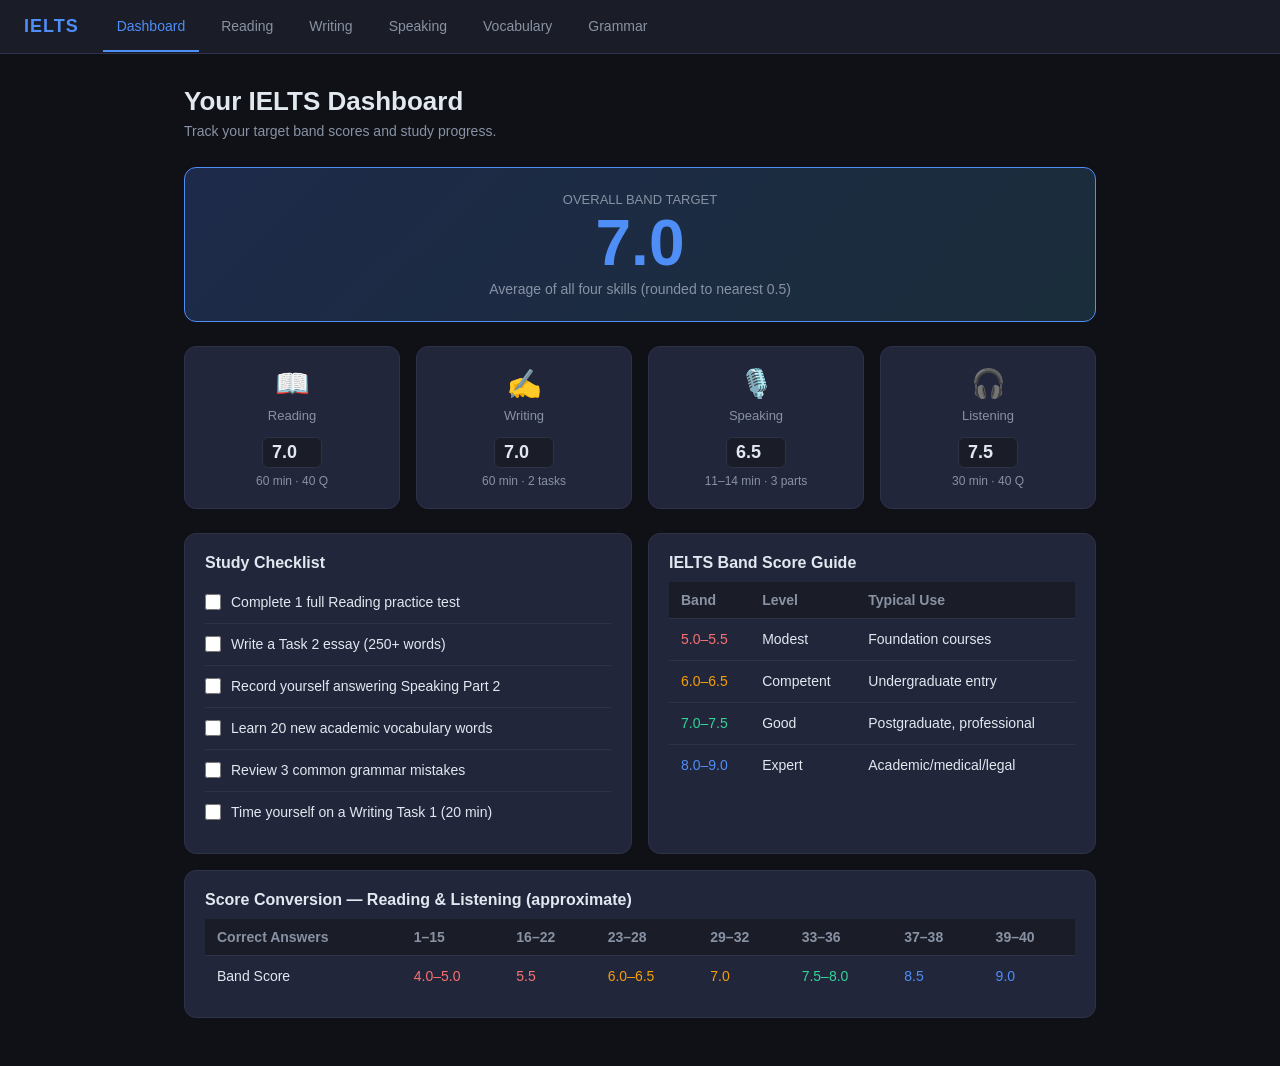
==== ielts.html @ 2f8e59dc "Add IELTS learning web app Single-file study tool with six sections: - Dashboard: band score tracker" ====
<!DOCTYPE html>
<html lang="en">
<head>
<meta charset="UTF-8">
<meta name="viewport" content="width=device-width, initial-scale=1.0">
<title>IELTS Prep</title>
<style>
  * { box-sizing: border-box; margin: 0; padding: 0; }

  :root {
    --bg: #0f1117;
    --surface: #1a1d27;
    --card: #22263a;
    --border: #2e3248;
    --accent: #4f8ef7;
    --accent2: #34d399;
    --accent3: #f59e0b;
    --accent4: #f87171;
    --text: #e2e8f0;
    --muted: #8892a4;
    --radius: 12px;
  }

  body {
    background: var(--bg);
    color: var(--text);
    font-family: -apple-system, BlinkMacSystemFont, 'Segoe UI', sans-serif;
    min-height: 100vh;
  }

  /* NAV */
  nav {
    background: var(--surface);
    border-bottom: 1px solid var(--border);
    padding: 0 24px;
    display: flex;
    align-items: center;
    gap: 8px;
    position: sticky;
    top: 0;
    z-index: 100;
  }
  .nav-logo {
    font-weight: 700;
    font-size: 18px;
    color: var(--accent);
    padding: 16px 0;
    margin-right: 16px;
    letter-spacing: 1px;
  }
  .nav-btn {
    background: none;
    border: none;
    color: var(--muted);
    padding: 16px 14px;
    cursor: pointer;
    font-size: 14px;
    font-weight: 500;
    border-bottom: 2px solid transparent;
    transition: color 0.2s, border-color 0.2s;
    white-space: nowrap;
  }
  .nav-btn:hover { color: var(--text); }
  .nav-btn.active { color: var(--accent); border-bottom-color: var(--accent); }

  /* PAGES */
  .page { display: none; padding: 32px 24px; max-width: 960px; margin: 0 auto; }
  .page.active { display: block; }

  h1 { font-size: 26px; font-weight: 700; margin-bottom: 6px; }
  h2 { font-size: 20px; font-weight: 600; margin-bottom: 16px; }
  h3 { font-size: 16px; font-weight: 600; margin-bottom: 10px; }
  .subtitle { color: var(--muted); font-size: 14px; margin-bottom: 28px; }

  /* CARDS */
  .card {
    background: var(--card);
    border: 1px solid var(--border);
    border-radius: var(--radius);
    padding: 20px;
    margin-bottom: 16px;
  }
  .grid-2 { display: grid; grid-template-columns: 1fr 1fr; gap: 16px; }
  .grid-4 { display: grid; grid-template-columns: repeat(4, 1fr); gap: 16px; }
  @media (max-width: 600px) {
    .grid-2 { grid-template-columns: 1fr; }
    .grid-4 { grid-template-columns: 1fr 1fr; }
  }

  /* DASHBOARD SCORE CARDS */
  .score-card {
    background: var(--card);
    border: 1px solid var(--border);
    border-radius: var(--radius);
    padding: 20px;
    text-align: center;
    cursor: pointer;
    transition: border-color 0.2s, transform 0.15s;
  }
  .score-card:hover { border-color: var(--accent); transform: translateY(-2px); }
  .score-card .icon { font-size: 28px; margin-bottom: 8px; }
  .score-card .label { font-size: 13px; color: var(--muted); margin-bottom: 6px; }
  .score-card .band { font-size: 32px; font-weight: 700; }
  .band-l { color: var(--accent); }
  .band-r { color: var(--accent2); }
  .band-w { color: var(--accent3); }
  .band-s { color: var(--accent4); }

  .overall-band {
    background: linear-gradient(135deg, #1e2a4a, #1a2d3a);
    border: 1px solid var(--accent);
    border-radius: var(--radius);
    padding: 24px;
    text-align: center;
    margin-bottom: 24px;
  }
  .overall-band .big { font-size: 64px; font-weight: 800; color: var(--accent); line-height: 1; }
  .overall-band .caption { color: var(--muted); font-size: 14px; margin-top: 6px; }

  /* BAND INPUT */
  .band-input {
    width: 60px;
    background: var(--surface);
    border: 1px solid var(--border);
    border-radius: 6px;
    color: var(--text);
    font-size: 18px;
    font-weight: 700;
    text-align: center;
    padding: 4px;
  }
  .band-input:focus { outline: none; border-color: var(--accent); }

  /* PROGRESS BAR */
  .progress-bar {
    background: var(--border);
    border-radius: 99px;
    height: 8px;
    overflow: hidden;
    margin-top: 8px;
  }
  .progress-fill {
    height: 100%;
    border-radius: 99px;
    transition: width 0.4s ease;
  }

  /* TAGS */
  .tag {
    display: inline-block;
    padding: 3px 10px;
    border-radius: 99px;
    font-size: 12px;
    font-weight: 600;
    margin-right: 6px;
    margin-bottom: 4px;
  }
  .tag-blue { background: #1e3a5f; color: var(--accent); }
  .tag-green { background: #14352a; color: var(--accent2); }
  .tag-yellow { background: #3b2c10; color: var(--accent3); }
  .tag-red { background: #3b1414; color: var(--accent4); }

  /* BUTTONS */
  .btn {
    display: inline-block;
    padding: 10px 20px;
    border-radius: 8px;
    font-size: 14px;
    font-weight: 600;
    cursor: pointer;
    border: none;
    transition: opacity 0.2s, transform 0.1s;
  }
  .btn:hover { opacity: 0.85; transform: translateY(-1px); }
  .btn:active { transform: translateY(0); }
  .btn-primary { background: var(--accent); color: #fff; }
  .btn-success { background: var(--accent2); color: #0f1117; }
  .btn-warning { background: var(--accent3); color: #0f1117; }
  .btn-outline {
    background: transparent;
    border: 1px solid var(--border);
    color: var(--text);
  }
  .btn-outline:hover { border-color: var(--accent); color: var(--accent); }

  /* READING */
  .passage-box {
    background: var(--surface);
    border: 1px solid var(--border);
    border-radius: 8px;
    padding: 20px;
    line-height: 1.8;
    font-size: 15px;
    max-height: 280px;
    overflow-y: auto;
    margin-bottom: 20px;
    color: #c8d0e0;
  }
  .passage-box p { margin-bottom: 12px; }

  .question-item {
    background: var(--surface);
    border: 1px solid var(--border);
    border-radius: 8px;
    padding: 16px;
    margin-bottom: 12px;
  }
  .question-item p { margin-bottom: 10px; font-weight: 500; }
  .options label {
    display: block;
    padding: 8px 12px;
    border-radius: 6px;
    cursor: pointer;
    font-size: 14px;
    transition: background 0.15s;
    margin-bottom: 4px;
    border: 1px solid transparent;
  }
  .options label:hover { background: var(--card); border-color: var(--border); }
  .options input[type=radio] { margin-right: 8px; accent-color: var(--accent); }
  .options label.correct { background: #14352a; border-color: var(--accent2); color: var(--accent2); }
  .options label.wrong { background: #3b1414; border-color: var(--accent4); color: var(--accent4); }

  .answer-key {
    display: none;
    background: var(--surface);
    border: 1px solid var(--accent2);
    border-radius: 8px;
    padding: 16px;
    margin-top: 16px;
    font-size: 14px;
  }
  .answer-key.show { display: block; }

  /* WRITING */
  .task-prompt {
    background: var(--surface);
    border-left: 3px solid var(--accent3);
    padding: 16px;
    border-radius: 0 8px 8px 0;
    margin-bottom: 16px;
    font-size: 14px;
    line-height: 1.7;
    color: #c8d0e0;
  }
  .writing-area {
    width: 100%;
    background: var(--surface);
    border: 1px solid var(--border);
    border-radius: 8px;
    color: var(--text);
    font-size: 15px;
    line-height: 1.7;
    padding: 16px;
    resize: vertical;
    min-height: 200px;
    font-family: inherit;
  }
  .writing-area:focus { outline: none; border-color: var(--accent); }
  .word-count { font-size: 13px; color: var(--muted); margin-top: 6px; text-align: right; }
  .word-count.ok { color: var(--accent2); }
  .word-count.warn { color: var(--accent3); }

  .band-grid {
    display: grid;
    grid-template-columns: repeat(4, 1fr);
    gap: 8px;
    margin-top: 12px;
  }
  .band-cell {
    background: var(--surface);
    border: 1px solid var(--border);
    border-radius: 6px;
    padding: 10px;
    font-size: 12px;
    line-height: 1.5;
  }
  .band-cell .score { font-size: 18px; font-weight: 700; color: var(--accent); margin-bottom: 4px; }

  /* SPEAKING */
  .part-header {
    display: flex;
    align-items: center;
    gap: 10px;
    margin-bottom: 14px;
  }
  .part-badge {
    background: var(--accent);
    color: #fff;
    font-size: 12px;
    font-weight: 700;
    padding: 3px 10px;
    border-radius: 99px;
  }
  .topic-card {
    background: var(--surface);
    border: 1px solid var(--border);
    border-radius: 8px;
    padding: 14px;
    margin-bottom: 10px;
    cursor: pointer;
    transition: border-color 0.2s;
  }
  .topic-card:hover { border-color: var(--accent); }
  .topic-card .topic-title { font-weight: 600; margin-bottom: 6px; }
  .topic-card .cue-card {
    display: none;
    margin-top: 10px;
    background: var(--card);
    border-radius: 6px;
    padding: 12px;
    font-size: 13px;
    line-height: 1.7;
    color: #c8d0e0;
  }
  .topic-card.open .cue-card { display: block; }
  .cue-card ul { padding-left: 18px; margin-top: 6px; }
  .cue-card li { margin-bottom: 3px; }

  .tips-list { list-style: none; padding: 0; }
  .tips-list li {
    padding: 8px 0 8px 24px;
    border-bottom: 1px solid var(--border);
    font-size: 14px;
    position: relative;
    line-height: 1.6;
  }
  .tips-list li::before { content: "→"; position: absolute; left: 0; color: var(--accent); }
  .tips-list li:last-child { border-bottom: none; }

  /* VOCABULARY */
  .vocab-tabs { display: flex; gap: 8px; flex-wrap: wrap; margin-bottom: 20px; }
  .vtab {
    padding: 6px 14px;
    border-radius: 99px;
    font-size: 13px;
    font-weight: 600;
    cursor: pointer;
    border: 1px solid var(--border);
    background: var(--surface);
    color: var(--muted);
    transition: all 0.15s;
  }
  .vtab:hover { color: var(--text); }
  .vtab.active { background: var(--accent); border-color: var(--accent); color: #fff; }
  .vocab-section { display: none; }
  .vocab-section.active { display: block; }

  .word-grid {
    display: grid;
    grid-template-columns: repeat(auto-fill, minmax(200px, 1fr));
    gap: 10px;
  }
  .word-card {
    background: var(--surface);
    border: 1px solid var(--border);
    border-radius: 8px;
    padding: 12px;
    transition: border-color 0.2s;
  }
  .word-card:hover { border-color: var(--accent); }
  .word-card .word { font-weight: 700; font-size: 15px; margin-bottom: 3px; }
  .word-card .pos { font-size: 11px; color: var(--accent); font-style: italic; margin-bottom: 4px; }
  .word-card .def { font-size: 12px; color: var(--muted); line-height: 1.5; }
  .word-card .example { font-size: 12px; color: #7a86a0; margin-top: 5px; font-style: italic; border-top: 1px solid var(--border); padding-top: 5px; }

  /* GRAMMAR */
  .error-card {
    background: var(--surface);
    border: 1px solid var(--border);
    border-radius: 8px;
    padding: 16px;
    margin-bottom: 12px;
  }
  .error-card .wrong-eg {
    background: #3b1414;
    border-radius: 6px;
    padding: 8px 12px;
    font-size: 14px;
    margin: 8px 0 4px;
    color: var(--accent4);
  }
  .error-card .right-eg {
    background: #14352a;
    border-radius: 6px;
    padding: 8px 12px;
    font-size: 14px;
    margin-bottom: 8px;
    color: var(--accent2);
  }
  .error-card .explanation { font-size: 13px; color: var(--muted); line-height: 1.6; }

  /* TIMER */
  .timer-bar {
    display: flex;
    align-items: center;
    gap: 12px;
    background: var(--surface);
    border: 1px solid var(--border);
    border-radius: 8px;
    padding: 10px 16px;
    margin-bottom: 16px;
  }
  .timer-display { font-size: 22px; font-weight: 700; color: var(--accent3); font-variant-numeric: tabular-nums; }
  .timer-display.urgent { color: var(--accent4); animation: pulse 1s infinite; }
  @keyframes pulse { 0%,100%{opacity:1} 50%{opacity:0.6} }

  /* CHECKLIST */
  .check-item {
    display: flex;
    align-items: flex-start;
    gap: 10px;
    padding: 10px 0;
    border-bottom: 1px solid var(--border);
    font-size: 14px;
    line-height: 1.5;
  }
  .check-item:last-child { border-bottom: none; }
  .check-item input[type=checkbox] { margin-top: 2px; accent-color: var(--accent2); width: 16px; height: 16px; flex-shrink: 0; }
  .check-item.done label { text-decoration: line-through; color: var(--muted); }

  /* SCORE TABLE */
  table { width: 100%; border-collapse: collapse; font-size: 14px; }
  th { text-align: left; padding: 10px 12px; background: var(--surface); color: var(--muted); font-weight: 600; border-bottom: 1px solid var(--border); }
  td { padding: 10px 12px; border-bottom: 1px solid var(--border); vertical-align: top; line-height: 1.5; }
  tr:last-child td { border-bottom: none; }
  tr:hover td { background: rgba(255,255,255,0.02); }

  /* SCROLLBAR */
  ::-webkit-scrollbar { width: 6px; height: 6px; }
  ::-webkit-scrollbar-track { background: var(--bg); }
  ::-webkit-scrollbar-thumb { background: var(--border); border-radius: 3px; }
  ::-webkit-scrollbar-thumb:hover { background: var(--muted); }

  /* DIVIDER */
  hr { border: none; border-top: 1px solid var(--border); margin: 20px 0; }
</style>
</head>
<body>

<nav>
  <div class="nav-logo">IELTS</div>
  <button class="nav-btn active" onclick="showPage('dashboard')">Dashboard</button>
  <button class="nav-btn" onclick="showPage('reading')">Reading</button>
  <button class="nav-btn" onclick="showPage('writing')">Writing</button>
  <button class="nav-btn" onclick="showPage('speaking')">Speaking</button>
  <button class="nav-btn" onclick="showPage('vocab')">Vocabulary</button>
  <button class="nav-btn" onclick="showPage('grammar')">Grammar</button>
</nav>

<!-- ===================== DASHBOARD ===================== -->
<div id="page-dashboard" class="page active">
  <h1>Your IELTS Dashboard</h1>
  <p class="subtitle">Track your target band scores and study progress.</p>

  <div class="overall-band">
    <div style="color:var(--muted);font-size:13px;margin-bottom:4px;">OVERALL BAND TARGET</div>
    <div class="big" id="overall-display">7.0</div>
    <div class="caption">Average of all four skills (rounded to nearest 0.5)</div>
  </div>

  <div class="grid-4" style="margin-bottom:24px;">
    <div class="score-card" onclick="showPage('reading')">
      <div class="icon">📖</div>
      <div class="label">Reading</div>
      <div class="band band-r"><input class="band-input" id="band-r" type="number" min="1" max="9" step="0.5" value="7.0" oninput="updateOverall()"></div>
      <div style="font-size:12px;color:var(--muted);margin-top:6px;">60 min · 40 Q</div>
    </div>
    <div class="score-card" onclick="showPage('writing')">
      <div class="icon">✍️</div>
      <div class="label">Writing</div>
      <div class="band band-w"><input class="band-input" id="band-w" type="number" min="1" max="9" step="0.5" value="7.0" oninput="updateOverall()"></div>
      <div style="font-size:12px;color:var(--muted);margin-top:6px;">60 min · 2 tasks</div>
    </div>
    <div class="score-card" onclick="showPage('speaking')">
      <div class="icon">🎙️</div>
      <div class="label">Speaking</div>
      <div class="band band-s"><input class="band-input" id="band-s" type="number" min="1" max="9" step="0.5" value="6.5" oninput="updateOverall()"></div>
      <div style="font-size:12px;color:var(--muted);margin-top:6px;">11–14 min · 3 parts</div>
    </div>
    <div class="score-card">
      <div class="icon">🎧</div>
      <div class="label">Listening</div>
      <div class="band band-l"><input class="band-input" id="band-l" type="number" min="1" max="9" step="0.5" value="7.5" oninput="updateOverall()"></div>
      <div style="font-size:12px;color:var(--muted);margin-top:6px;">30 min · 40 Q</div>
    </div>
  </div>

  <div class="grid-2">
    <div class="card">
      <h3>Study Checklist</h3>
      <div id="checklist">
        <div class="check-item" id="ci-1"><input type="checkbox" id="c1" onchange="saveChecks()"><label for="c1">Complete 1 full Reading practice test</label></div>
        <div class="check-item" id="ci-2"><input type="checkbox" id="c2" onchange="saveChecks()"><label for="c2">Write a Task 2 essay (250+ words)</label></div>
        <div class="check-item" id="ci-3"><input type="checkbox" id="c3" onchange="saveChecks()"><label for="c3">Record yourself answering Speaking Part 2</label></div>
        <div class="check-item" id="ci-4"><input type="checkbox" id="c4" onchange="saveChecks()"><label for="c4">Learn 20 new academic vocabulary words</label></div>
        <div class="check-item" id="ci-5"><input type="checkbox" id="c5" onchange="saveChecks()"><label for="c5">Review 3 common grammar mistakes</label></div>
        <div class="check-item" id="ci-6"><input type="checkbox" id="c6" onchange="saveChecks()"><label for="c6">Time yourself on a Writing Task 1 (20 min)</label></div>
      </div>
    </div>

    <div class="card">
      <h3>IELTS Band Score Guide</h3>
      <table>
        <tr><th>Band</th><th>Level</th><th>Typical Use</th></tr>
        <tr><td style="color:var(--accent4)">5.0–5.5</td><td>Modest</td><td>Foundation courses</td></tr>
        <tr><td style="color:var(--accent3)">6.0–6.5</td><td>Competent</td><td>Undergraduate entry</td></tr>
        <tr><td style="color:var(--accent2)">7.0–7.5</td><td>Good</td><td>Postgraduate, professional</td></tr>
        <tr><td style="color:var(--accent)">8.0–9.0</td><td>Expert</td><td>Academic/medical/legal</td></tr>
      </table>
    </div>
  </div>

  <div class="card" style="margin-top:0;">
    <h3>Score Conversion — Reading &amp; Listening (approximate)</h3>
    <table>
      <tr><th>Correct Answers</th><th>1–15</th><th>16–22</th><th>23–28</th><th>29–32</th><th>33–36</th><th>37–38</th><th>39–40</th></tr>
      <tr><td>Band Score</td><td style="color:var(--accent4)">4.0–5.0</td><td style="color:var(--accent4)">5.5</td><td style="color:var(--accent3)">6.0–6.5</td><td style="color:var(--accent3)">7.0</td><td style="color:var(--accent2)">7.5–8.0</td><td style="color:var(--accent)">8.5</td><td style="color:var(--accent)">9.0</td></tr>
    </table>
  </div>
</div>

<!-- ===================== READING ===================== -->
<div id="page-reading" class="page">
  <h1>Reading Practice</h1>
  <p class="subtitle">Academic passage · ~13 minutes · 10 questions</p>

  <div class="timer-bar">
    <span style="font-size:14px;color:var(--muted);">Timer:</span>
    <span class="timer-display" id="read-timer">13:00</span>
    <button class="btn btn-primary" style="padding:6px 14px;font-size:13px;" onclick="startTimer('read-timer',780)">Start</button>
    <button class="btn btn-outline" style="padding:6px 14px;font-size:13px;" onclick="resetTimer('read-timer',780)">Reset</button>
  </div>

  <div class="card">
    <h3>Passage: The Science of Sleep</h3>
    <div class="passage-box">
      <p><strong>A</strong> Sleep is one of the most fundamental biological processes, yet it remains one of the least understood. Scientists have long debated why humans and animals need to sleep at all, given that it renders them vulnerable and temporarily halts productive activity. Recent research, however, suggests that sleep serves multiple critical functions — from memory consolidation to cellular repair — that cannot be performed while awake.</p>
      <p><strong>B</strong> The human sleep cycle consists of several distinct stages, broadly classified into REM (rapid eye movement) and non-REM sleep. Non-REM sleep progresses through three stages of increasing depth. In the deepest stage, known as slow-wave sleep, the brain emits large, synchronised electrical waves, the heart rate slows, and the body undertakes much of its physical restoration. REM sleep, by contrast, is characterised by brain activity resembling wakefulness, paralysis of most voluntary muscles, and vivid dreaming. A full cycle lasts approximately 90 minutes, and healthy adults complete four to six cycles per night.</p>
      <p><strong>C</strong> One prevailing theory, the synaptic homeostasis hypothesis, proposes that wakefulness causes a net increase in synaptic strength across the brain. As we learn and experience new things, synaptic connections are reinforced. Sleep, according to this view, serves to scale back these connections to a sustainable baseline — a process of "pruning" that prevents the brain from becoming saturated. This explains why students who sleep after studying consistently outperform those who remain awake, a finding replicated across dozens of studies.</p>
      <p><strong>D</strong> Beyond cognition, sleep is essential for immune function. During slow-wave sleep, the body releases cytokines — proteins that help fight infection and inflammation. Chronic sleep deprivation has been linked to increased susceptibility to the common cold, accelerated progression of certain cancers, and elevated levels of inflammatory markers associated with cardiovascular disease. A landmark study by researchers at the University of California found that subjects who slept fewer than six hours per night were four times more likely to catch a cold when exposed to a rhinovirus than those who slept eight hours or more.</p>
      <p><strong>E</strong> Despite this evidence, modern society systematically undervalues sleep. The widespread glorification of overwork, artificial light exposure delaying melatonin release, and the ubiquity of screens in bedrooms have collectively contributed to what sleep researchers call a "global sleep crisis." The World Health Organisation has described insufficient sleep as an epidemic across industrialised nations. The economic cost is equally stark: the RAND Corporation estimated that the United States loses approximately $411 billion annually in productivity due to sleep deprivation, arising from absenteeism, accidents, and reduced cognitive output.</p>
    </div>

    <h3 style="margin-bottom:14px;">Questions 1–10</h3>

    <div id="reading-questions"></div>

    <div style="display:flex;gap:10px;margin-top:16px;">
      <button class="btn btn-success" onclick="checkReading()">Check Answers</button>
      <button class="btn btn-outline" onclick="resetReading()">Reset</button>
    </div>

    <div class="answer-key" id="answer-key">
      <strong style="color:var(--accent2);">Answer Key:</strong>
      <div id="answer-key-content" style="margin-top:10px;font-size:14px;line-height:2;"></div>
    </div>
  </div>
</div>

<!-- ===================== WRITING ===================== -->
<div id="page-writing" class="page">
  <h1>Writing Practice</h1>
  <p class="subtitle">Task 1 (20 min · 150 words min) &nbsp;·&nbsp; Task 2 (40 min · 250 words min)</p>

  <div style="display:flex;gap:10px;margin-bottom:20px;">
    <button class="btn btn-warning" onclick="showWritingTask(1)" id="wbtn1">Task 1</button>
    <button class="btn btn-outline" onclick="showWritingTask(2)" id="wbtn2">Task 2</button>
  </div>

  <!-- TASK 1 -->
  <div id="writing-task1">
    <div class="card">
      <h3>Task 1 — Academic</h3>
      <div class="timer-bar" style="margin-bottom:12px;">
        <span style="font-size:14px;color:var(--muted);">Timer:</span>
        <span class="timer-display" id="w1-timer">20:00</span>
        <button class="btn btn-warning" style="padding:6px 14px;font-size:13px;" onclick="startTimer('w1-timer',1200)">Start</button>
        <button class="btn btn-outline" style="padding:6px 14px;font-size:13px;" onclick="resetTimer('w1-timer',1200)">Reset</button>
      </div>
      <div class="task-prompt" id="task1-prompt"></div>
      <div style="text-align:right;margin-bottom:8px;">
        <button class="btn btn-outline" style="padding:4px 12px;font-size:12px;" onclick="newTask1Prompt()">New Prompt</button>
      </div>
      <textarea class="writing-area" id="task1-text" placeholder="Write your Task 1 response here..." oninput="countWords('task1-text','wc1',150)"></textarea>
      <div class="word-count" id="wc1">0 / 150 words minimum</div>
    </div>

    <div class="card">
      <h3>Task 1 Band Descriptors</h3>
      <div class="band-grid">
        <div class="band-cell"><div class="score">5</div><strong>Task Achievement:</strong> Covers main features but may be inaccurate or unclear. Limited overview.</div>
        <div class="band-cell"><div class="score">6</div><strong>Task Achievement:</strong> Addresses task adequately. Overview present but not fully developed. Key features covered.</div>
        <div class="band-cell" style="border-color:var(--accent2)"><div class="score" style="color:var(--accent2)">7</div><strong>Task Achievement:</strong> Clear overview. Main trends identified. Minor inaccuracies. Data clearly selected.</div>
        <div class="band-cell" style="border-color:var(--accent)"><div class="score">8</div><strong>Task Achievement:</strong> Fully addresses all requirements. Well-developed overview. Relevant data accurately selected and highlighted.</div>
      </div>
      <hr>
      <h3 style="margin-top:4px;">Task 1 Formula</h3>
      <ul class="tips-list">
        <li><strong>Para 1 — Paraphrase</strong> the question in your own words (1–2 sentences)</li>
        <li><strong>Para 2 — Overview</strong> of the most striking trends/features (no data, just the big picture)</li>
        <li><strong>Para 3 — Detail 1</strong> with specific figures, comparisons, and trends</li>
        <li><strong>Para 4 — Detail 2</strong> with remaining key data points</li>
        <li>Use precise language: <em>rose sharply, declined gradually, remained relatively stable, peaked at, accounted for</em></li>
      </ul>
    </div>
  </div>

  <!-- TASK 2 -->
  <div id="writing-task2" style="display:none;">
    <div class="card">
      <h3>Task 2 — Essay</h3>
      <div class="timer-bar" style="margin-bottom:12px;">
        <span style="font-size:14px;color:var(--muted);">Timer:</span>
        <span class="timer-display" id="w2-timer">40:00</span>
        <button class="btn btn-primary" style="padding:6px 14px;font-size:13px;" onclick="startTimer('w2-timer',2400)">Start</button>
        <button class="btn btn-outline" style="padding:6px 14px;font-size:13px;" onclick="resetTimer('w2-timer',2400)">Reset</button>
      </div>
      <div class="task-prompt" id="task2-prompt"></div>
      <div style="text-align:right;margin-bottom:8px;">
        <button class="btn btn-outline" style="padding:4px 12px;font-size:12px;" onclick="newTask2Prompt()">New Prompt</button>
      </div>
      <textarea class="writing-area" id="task2-text" placeholder="Write your Task 2 essay here..." style="min-height:280px;" oninput="countWords('task2-text','wc2',250)"></textarea>
      <div class="word-count" id="wc2">0 / 250 words minimum</div>
    </div>

    <div class="card">
      <h3>Task 2 Band Descriptors</h3>
      <div class="band-grid">
        <div class="band-cell"><div class="score">5</div>Position is unclear. Ideas are limited or underdeveloped. Weak cohesion. Limited vocabulary range.</div>
        <div class="band-cell"><div class="score">6</div>Relevant position. Some ideas developed. Coherence is generally maintained. Adequate vocabulary.</div>
        <div class="band-cell" style="border-color:var(--accent2)"><div class="score" style="color:var(--accent2)">7</div>Clear position throughout. Main ideas extended and supported. Logical paragraphing. Varied vocabulary with some errors.</div>
        <div class="band-cell" style="border-color:var(--accent)"><div class="score">8</div>Fully developed argument. Well-supported ideas. Sophisticated cohesion. Wide, precise vocabulary. Rare grammatical errors.</div>
      </div>
      <hr>
      <h3 style="margin-top:4px;">Task 2 Essay Structure (Opinion)</h3>
      <ul class="tips-list">
        <li><strong>Intro (50–70 words):</strong> Paraphrase topic → state your position clearly</li>
        <li><strong>Body 1 (90–110 words):</strong> First main argument → explain → example/evidence</li>
        <li><strong>Body 2 (90–110 words):</strong> Second argument or counter-argument + rebuttal</li>
        <li><strong>Conclusion (40–60 words):</strong> Restate position → summarise key points (no new ideas)</li>
        <li>Aim for exactly 270–290 words to leave time for review</li>
      </ul>
    </div>
  </div>
</div>

<!-- ===================== SPEAKING ===================== -->
<div id="page-speaking" class="page">
  <h1>Speaking Practice</h1>
  <p class="subtitle">11–14 minutes · 3 parts · Examiner-assessed live</p>

  <div class="grid-2">
    <div>
      <div class="card">
        <div class="part-header">
          <span class="part-badge">Part 1</span>
          <h3 style="margin:0;">Introduction &amp; Interview (4–5 min)</h3>
        </div>
        <p style="font-size:13px;color:var(--muted);margin-bottom:12px;">Familiar topics — home, family, work, hobbies. Give extended answers (2–3 sentences).</p>
        <div id="part1-topics"></div>
      </div>

      <div class="card">
        <div class="part-header">
          <span class="part-badge" style="background:var(--accent3);color:#000">Part 3</span>
          <h3 style="margin:0;">Discussion (4–5 min)</h3>
        </div>
        <p style="font-size:13px;color:var(--muted);margin-bottom:12px;">Abstract questions linked to Part 2 topic. Show depth of thought.</p>
        <div id="part3-topics"></div>
      </div>
    </div>

    <div>
      <div class="card">
        <div class="part-header">
          <span class="part-badge" style="background:var(--accent2);color:#000">Part 2</span>
          <h3 style="margin:0;">Cue Card (3–4 min)</h3>
        </div>
        <p style="font-size:13px;color:var(--muted);margin-bottom:12px;">1 min to prepare, 2 min to speak. Use the cue card bullet points.</p>
        <div id="part2-topics"></div>
      </div>
    </div>
  </div>

  <div class="card">
    <h3>Speaking Assessment Criteria (equally weighted)</h3>
    <table>
      <tr><th>Criterion</th><th>What examiners look for</th><th>Tips</th></tr>
      <tr><td><span class="tag tag-blue">Fluency &amp; Coherence</span></td><td>Speaks without long pauses; ideas flow logically</td><td>Use discourse markers: <em>Well, Actually, What I mean is, That said</em></td></tr>
      <tr><td><span class="tag tag-green">Lexical Resource</span></td><td>Range and accuracy of vocabulary; avoids repetition</td><td>Learn collocations, not just single words</td></tr>
      <tr><td><span class="tag tag-yellow">Grammatical Range</span></td><td>Uses complex structures; errors don't impede understanding</td><td>Mix tenses; use conditionals, passives, relative clauses</td></tr>
      <tr><td><span class="tag tag-red">Pronunciation</span></td><td>Clear enough to understand; uses stress and intonation</td><td>Focus on word stress, not accent</td></tr>
    </table>

    <hr>
    <h3>Top Tips</h3>
    <ul class="tips-list">
      <li>Never answer Part 1 questions with just "Yes" or "No" — always add a reason or example</li>
      <li>In Part 2, structure: describe the topic → explain when/where → say how you felt → why it was memorable</li>
      <li>In Part 3, use phrases like <em>"From my perspective…", "It's a complex issue, but…", "In contrast to…"</em></li>
      <li>Hesitation phrases: <em>"That's an interesting question…", "Let me think about that for a moment…"</em></li>
      <li>Record yourself — most learners are surprised by their actual fluency vs. perceived fluency</li>
    </ul>
  </div>
</div>

<!-- ===================== VOCABULARY ===================== -->
<div id="page-vocab" class="page">
  <h1>Academic Vocabulary</h1>
  <p class="subtitle">High-frequency words for IELTS Academic. Click a topic to explore.</p>

  <div class="vocab-tabs" id="vocab-tabs"></div>
  <div id="vocab-content"></div>
</div>

<!-- ===================== GRAMMAR ===================== -->
<div id="page-grammar" class="page">
  <h1>Common Grammar Mistakes</h1>
  <p class="subtitle">Errors that cost IELTS test-takers band points — and how to fix them.</p>

  <div id="grammar-content"></div>
</div>

<script>
// ─── NAV ──────────────────────────────────────────────────────────────────────
function showPage(id) {
  document.querySelectorAll('.page').forEach(p => p.classList.remove('active'));
  document.querySelectorAll('.nav-btn').forEach(b => b.classList.remove('active'));
  document.getElementById('page-' + id).classList.add('active');
  const btns = document.querySelectorAll('.nav-btn');
  const pages = ['dashboard','reading','writing','speaking','vocab','grammar'];
  btns[pages.indexOf(id)].classList.add('active');
}

// ─── DASHBOARD ────────────────────────────────────────────────────────────────
function updateOverall() {
  const ids = ['band-r','band-w','band-s','band-l'];
  const vals = ids.map(id => parseFloat(document.getElementById(id).value) || 0);
  const avg = vals.reduce((a,b) => a+b, 0) / 4;
  const rounded = Math.round(avg * 2) / 2;
  document.getElementById('overall-display').textContent = rounded.toFixed(1);
  saveBands();
}

function saveBands() {
  ['band-r','band-w','band-s','band-l'].forEach(id => {
    localStorage.setItem(id, document.getElementById(id).value);
  });
}

function loadBands() {
  ['band-r','band-w','band-s','band-l'].forEach(id => {
    const v = localStorage.getItem(id);
    if (v) document.getElementById(id).value = v;
  });
  updateOverall();
}

function saveChecks() {
  for (let i = 1; i <= 6; i++) {
    const el = document.getElementById('c' + i);
    localStorage.setItem('check' + i, el.checked);
    document.getElementById('ci-' + i).classList.toggle('done', el.checked);
  }
}

function loadChecks() {
  for (let i = 1; i <= 6; i++) {
    const v = localStorage.getItem('check' + i) === 'true';
    document.getElementById('c' + i).checked = v;
    document.getElementById('ci-' + i).classList.toggle('done', v);
  }
}

// ─── TIMER ────────────────────────────────────────────────────────────────────
const timers = {};

function startTimer(id, total) {
  if (timers[id]) return;
  let remaining = parseInt(document.getElementById(id).dataset.remaining || total);
  timers[id] = setInterval(() => {
    remaining--;
    document.getElementById(id).dataset.remaining = remaining;
    const m = Math.floor(remaining / 60), s = remaining % 60;
    document.getElementById(id).textContent = `${String(m).padStart(2,'0')}:${String(s).padStart(2,'0')}`;
    document.getElementById(id).classList.toggle('urgent', remaining <= 60);
    if (remaining <= 0) { clearInterval(timers[id]); delete timers[id]; document.getElementById(id).textContent = '00:00'; }
  }, 1000);
}

function resetTimer(id, total) {
  clearInterval(timers[id]); delete timers[id];
  delete document.getElementById(id).dataset.remaining;
  const m = Math.floor(total/60), s = total%60;
  document.getElementById(id).textContent = `${String(m).padStart(2,'0')}:${String(s).padStart(2,'0')}`;
  document.getElementById(id).classList.remove('urgent');
}

// ─── READING ──────────────────────────────────────────────────────────────────
const readingQs = [
  { q: "What does the synaptic homeostasis hypothesis suggest about sleep?", opts: ["Sleep causes synaptic connections to increase","Sleep scales back synaptic connections to a sustainable baseline","Sleep has no effect on synaptic strength","Sleep only affects memory during REM stages"], ans: 1 },
  { q: "According to paragraph D, what did the UC study find about people sleeping fewer than 6 hours?", opts: ["They had lower cytokine levels","They were twice as likely to get a cold","They were four times more likely to catch a cold","They showed no increase in susceptibility"], ans: 2 },
  { q: "What is slow-wave sleep characterised by?", opts: ["Vivid dreaming and muscle paralysis","Large synchronised brain waves and physical restoration","Brain activity resembling wakefulness","Rapid eye movement"], ans: 1 },
  { q: "The RAND Corporation figure ($411 billion) refers to:", opts: ["Cost of treating sleep disorders","Annual US productivity loss due to sleep deprivation","Investment in sleep research","Healthcare savings from better sleep"], ans: 1 },
  { q: "Which paragraph introduces the idea that sleep research has economic implications?", opts: ["Paragraph B","Paragraph C","Paragraph D","Paragraph E"], ans: 3 },
  { q: "What do cytokines do according to the passage?", opts: ["Help consolidate memories","Fight infection and inflammation","Regulate melatonin release","Cause sleep deprivation"], ans: 1 },
  { q: "Students who sleep after studying outperform those who stay awake because:", opts: ["Sleep increases synaptic connections","Sleep consolidates new information by pruning synapses","REM sleep directly improves exam performance","Slow-wave sleep doubles memory capacity"], ans: 1 },
  { q: "The phrase 'global sleep crisis' (paragraph E) is attributed to:", opts: ["The RAND Corporation","The University of California","Sleep researchers","The World Health Organisation"], ans: 2 },
  { q: "Approximately how long does one complete sleep cycle last?", opts: ["45 minutes","90 minutes","120 minutes","6 hours"], ans: 1 },
  { q: "Which best describes the overall purpose of the passage?", opts: ["To argue people should sleep more","To explain the biology and importance of sleep, and comment on modern attitudes to it","To promote a specific sleep therapy","To compare REM and non-REM sleep exclusively"], ans: 1 }
];

function buildReadingQuestions() {
  const container = document.getElementById('reading-questions');
  container.innerHTML = '';
  readingQs.forEach((q, i) => {
    const div = document.createElement('div');
    div.className = 'question-item';
    div.innerHTML = `<p>${i+1}. ${q.q}</p><div class="options">${q.opts.map((o,j) => `<label id="rl-${i}-${j}"><input type="radio" name="rq${i}" value="${j}"> ${o}</label>`).join('')}</div>`;
    container.appendChild(div);
  });
}

function checkReading() {
  let score = 0;
  readingQs.forEach((q, i) => {
    const chosen = document.querySelector(`input[name="rq${i}"]:checked`);
    q.opts.forEach((_,j) => {
      const lbl = document.getElementById(`rl-${i}-${j}`);
      lbl.classList.remove('correct','wrong');
      if (j === q.ans) lbl.classList.add('correct');
      else if (chosen && parseInt(chosen.value) === j) lbl.classList.add('wrong');
    });
    if (chosen && parseInt(chosen.value) === q.ans) score++;
  });
  const key = document.getElementById('answer-key');
  const content = document.getElementById('answer-key-content');
  key.classList.add('show');
  content.innerHTML = `<strong>Score: ${score} / ${readingQs.length}</strong> &nbsp;·&nbsp; ` +
    readingQs.map((q,i) => `Q${i+1}: <span style="color:var(--accent2)">${q.opts[q.ans]}</span>`).join(' &nbsp;|&nbsp; ');
}

function resetReading() {
  document.querySelectorAll('input[type=radio]').forEach(r => r.checked = false);
  document.querySelectorAll('.options label').forEach(l => l.classList.remove('correct','wrong'));
  document.getElementById('answer-key').classList.remove('show');
}

// ─── WRITING ──────────────────────────────────────────────────────────────────
const task1Prompts = [
  "The bar chart below shows the number of tourists visiting three different countries (France, Japan, and Brazil) between 2010 and 2020. Summarise the information by selecting and reporting the main features, and make comparisons where relevant.",
  "The pie charts below show the proportion of household energy use by category in Australia in 2000 and 2020. Summarise the information by selecting and reporting the main features, and make comparisons where relevant.",
  "The line graph below shows changes in the average price of petrol in four countries (the UK, Germany, the USA, and India) from 2005 to 2023. Summarise the information by selecting and reporting the main features, and make comparisons where relevant.",
  "The diagram below shows the process of recycling plastic bottles. Summarise the information by selecting and reporting the main stages of the process.",
  "The table below shows the percentage of people using the internet for different purposes in five countries in 2022. Summarise the information by selecting and reporting the main features, and make comparisons where relevant."
];

const task2Prompts = [
  { type: "Opinion", q: "Some people believe that technology has made our lives more complex and stressful. Others argue it has greatly improved quality of life. Discuss both views and give your own opinion." },
  { type: "Problem/Solution", q: "In many cities, traffic congestion is a serious problem. What are the main causes of this problem, and what measures could be taken to address it?" },
  { type: "Agree/Disagree", q: "Universities should focus on providing students with academic skills rather than practical job skills. To what extent do you agree or disagree?" },
  { type: "Two-part Question", q: "Many governments are investing in public transport as an alternative to private car use. Why do some people still choose to travel by car? What can governments do to encourage the use of public transport?" },
  { type: "Opinion", q: "The increasing globalisation of companies has had a negative effect on local cultures and traditions. To what extent do you agree or disagree with this statement?" },
  { type: "Agree/Disagree", q: "Children who grow up in poverty are disadvantaged throughout their lives. Agree or disagree?" },
  { type: "Problem/Solution", q: "Obesity is an increasing problem in many countries. What are the causes of obesity? What measures could be taken to solve this problem?" }
];

let t1idx = 0, t2idx = 0;

function newTask1Prompt() {
  t1idx = (t1idx + 1) % task1Prompts.length;
  document.getElementById('task1-prompt').textContent = task1Prompts[t1idx];
  document.getElementById('task1-text').value = '';
  countWords('task1-text','wc1',150);
}

function newTask2Prompt() {
  t2idx = (t2idx + 1) % task2Prompts.length;
  const p = task2Prompts[t2idx];
  document.getElementById('task2-prompt').innerHTML = `<span style="font-size:12px;color:var(--accent3);font-weight:700;text-transform:uppercase;letter-spacing:1px;">${p.type}</span><br><br>${p.q}`;
  document.getElementById('task2-text').value = '';
  countWords('task2-text','wc2',250);
}

function showWritingTask(n) {
  document.getElementById('writing-task1').style.display = n === 1 ? '' : 'none';
  document.getElementById('writing-task2').style.display = n === 2 ? '' : 'none';
  document.getElementById('wbtn1').className = n===1 ? 'btn btn-warning' : 'btn btn-outline';
  document.getElementById('wbtn2').className = n===2 ? 'btn btn-primary' : 'btn btn-outline';
}

function countWords(textId, countId, min) {
  const text = document.getElementById(textId).value.trim();
  const count = text === '' ? 0 : text.split(/\s+/).length;
  const el = document.getElementById(countId);
  el.textContent = `${count} / ${min} words minimum`;
  el.className = 'word-count' + (count >= min ? ' ok' : count >= min * 0.8 ? ' warn' : '');
}

// ─── SPEAKING ─────────────────────────────────────────────────────────────────
const part1Topics = [
  { title: "Hometown", qs: ["Where are you from?", "What do you like most about your hometown?", "Has your hometown changed much in recent years?", "Would you like to live somewhere else in the future?"] },
  { title: "Work / Study", qs: ["Do you work or are you a student?", "What subject are you studying / What do you do at work?", "Why did you choose that subject / job?", "What are your plans for the future?"] },
  { title: "Free Time", qs: ["What do you like to do in your free time?", "Have your hobbies changed since you were a child?", "Do you prefer spending time alone or with friends?"] },
  { title: "Food", qs: ["Do you enjoy cooking?", "What is your favourite type of food?", "Do you prefer eating at home or in restaurants?", "Has food in your country changed in recent years?"] },
  { title: "Travel", qs: ["Do you enjoy travelling?", "What kind of places do you like to visit?", "Have you ever visited another country?"] },
];

const part2Topics = [
  { title: "Describe a memorable journey", cue: "<strong>You should say:</strong><ul><li>where you went</li><li>who you went with</li><li>what you did there</li></ul><strong>and explain why this journey was memorable.</strong><br><br><em>Tip: Organise around time: before → during → how you felt after.</em>" },
  { title: "Describe a person who has influenced you", cue: "<strong>You should say:</strong><ul><li>who this person is</li><li>how you know them</li><li>what qualities they have</li></ul><strong>and explain how they have influenced you.</strong><br><br><em>Tip: Be specific — give an example of something they said or did.</em>" },
  { title: "Describe a skill you would like to learn", cue: "<strong>You should say:</strong><ul><li>what the skill is</li><li>why you want to learn it</li><li>how you would go about learning it</li></ul><strong>and explain how learning this skill would benefit you.</strong>" },
  { title: "Describe a book or film that had a big impact on you", cue: "<strong>You should say:</strong><ul><li>what the book/film was about</li><li>when you read/watched it</li><li>what you particularly liked about it</li></ul><strong>and explain what impact it had on you.</strong>" },
];

const part3Topics = [
  { title: "Travel & Tourism", qs: ["How has tourism changed your country?", "What are the advantages and disadvantages of mass tourism?", "Do you think it is important to travel internationally? Why?"] },
  { title: "Education & Learning", qs: ["How has technology changed the way people learn?", "Should education focus more on practical skills?", "Why do some adults choose to continue their education later in life?"] },
  { title: "Technology & Society", qs: ["In what ways has technology changed social interaction?", "Do the benefits of social media outweigh the disadvantages?", "How might technology change the workplace in the next 20 years?"] },
];

function buildSpeaking() {
  function buildTopics(topics, containerId, type) {
    const c = document.getElementById(containerId);
    topics.forEach((t, i) => {
      const div = document.createElement('div');
      div.className = 'topic-card';
      div.innerHTML = `<div class="topic-title">${t.title}</div>` +
        (type === 'p2'
          ? `<div class="cue-card">${t.cue}</div>`
          : `<div class="cue-card"><ul>${(t.qs||[]).map(q=>`<li>${q}</li>`).join('')}</ul></div>`);
      div.onclick = () => div.classList.toggle('open');
      c.appendChild(div);
    });
  }
  buildTopics(part1Topics, 'part1-topics', 'p1');
  buildTopics(part2Topics, 'part2-topics', 'p2');
  buildTopics(part3Topics, 'part3-topics', 'p3');
}

// ─── VOCABULARY ───────────────────────────────────────────────────────────────
const vocabData = {
  "Environment": [
    { w:"biodiversity", pos:"n.", def:"The variety of plant and animal life in a habitat.", ex:"Loss of biodiversity threatens entire ecosystems." },
    { w:"sustainable", pos:"adj.", def:"Able to be maintained without depleting natural resources.", ex:"We need sustainable energy alternatives." },
    { w:"emissions", pos:"n.", def:"Gases or other substances released into the atmosphere.", ex:"Carbon emissions have risen sharply since industrialisation." },
    { w:"deforestation", pos:"n.", def:"The clearing or thinning of forests by humans.", ex:"Deforestation is a leading cause of habitat loss." },
    { w:"conservation", pos:"n.", def:"Protection of the natural environment.", ex:"Conservation efforts have helped many endangered species recover." },
    { w:"renewable", pos:"adj.", def:"(Of energy) from a source that is not depleted when used.", ex:"Renewable energy includes solar, wind, and hydroelectric power." },
    { w:"contaminate", pos:"v.", def:"To make impure by exposure to pollutants.", ex:"Industrial waste has contaminated local water sources." },
    { w:"mitigation", pos:"n.", def:"The action of reducing the severity of something.", ex:"Mitigation strategies are essential for dealing with climate change." },
  ],
  "Technology": [
    { w:"automation", pos:"n.", def:"The use of technology to perform tasks without human input.", ex:"Automation has transformed manufacturing processes worldwide." },
    { w:"innovation", pos:"n.", def:"The introduction of new ideas, methods, or products.", ex:"Silicon Valley is renowned for technological innovation." },
    { w:"infrastructure", pos:"n.", def:"The basic physical systems needed for a society to function.", ex:"Outdated digital infrastructure hinders economic growth." },
    { w:"algorithm", pos:"n.", def:"A set of rules for solving a problem or making decisions.", ex:"The algorithm analyses user behaviour to recommend content." },
    { w:"surveillance", pos:"n.", def:"Close observation, especially of a suspected person or group.", ex:"Widespread digital surveillance raises serious privacy concerns." },
    { w:"obsolete", pos:"adj.", def:"No longer used; out of date.", ex:"Smartphones have rendered many older devices obsolete." },
    { w:"proliferation", pos:"n.", def:"Rapid increase in the number or amount of something.", ex:"The proliferation of social media has changed communication." },
    { w:"cybersecurity", pos:"n.", def:"Protection of computer systems from theft or damage.", ex:"Governments are investing heavily in cybersecurity measures." },
  ],
  "Society": [
    { w:"inequality", pos:"n.", def:"Difference in size, degree, or social standing.", ex:"Income inequality has widened in many developed nations." },
    { w:"demographic", pos:"adj./n.", def:"Relating to the structure of populations.", ex:"Ageing demographics place pressure on pension systems." },
    { w:"integration", pos:"n.", def:"The action of combining groups into a whole.", ex:"Social integration of migrants remains a policy challenge." },
    { w:"marginalised", pos:"adj.", def:"Treated as insignificant or peripheral.", ex:"Marginalised communities often lack access to quality healthcare." },
    { w:"urbanisation", pos:"n.", def:"The process by which towns and cities grow larger.", ex:"Rapid urbanisation in Asia has led to megacity development." },
    { w:"welfare", pos:"n.", def:"Statutory procedures to provide support for citizens.", ex:"The welfare state emerged in post-war Europe." },
    { w:"cohesion", pos:"n.", def:"The action of forming a united whole.", ex:"Social cohesion depends on shared values and institutions." },
    { w:"disparity", pos:"n.", def:"A great difference.", ex:"There are stark disparities in educational outcomes between regions." },
  ],
  "Health": [
    { w:"prevalence", pos:"n.", def:"The fact of being widespread in a particular area.", ex:"The prevalence of obesity has doubled in 30 years." },
    { w:"sedentary", pos:"adj.", def:"Involving little physical activity.", ex:"Sedentary lifestyles are linked to cardiovascular disease." },
    { w:"intervention", pos:"n.", def:"Action taken to improve a situation.", ex:"Early intervention is key to treating mental health disorders." },
    { w:"chronic", pos:"adj.", def:"Persisting for a long time or constantly recurring.", ex:"Chronic stress weakens the immune system." },
    { w:"mortality", pos:"n.", def:"The state of being subject to death; death rate.", ex:"Child mortality rates have fallen significantly worldwide." },
    { w:"epidemic", pos:"n.", def:"A widespread occurrence of an infectious disease.", ex:"The obesity epidemic is a major public health challenge." },
    { w:"therapeutic", pos:"adj.", def:"Relating to the healing of disease.", ex:"Exercise has therapeutic benefits beyond physical fitness." },
    { w:"prognosis", pos:"n.", def:"A forecast of the likely outcome of a disease.", ex:"With early diagnosis, the prognosis is generally positive." },
  ],
  "Economy": [
    { w:"fiscal", pos:"adj.", def:"Relating to government revenue, especially taxes.", ex:"The government announced a new fiscal stimulus package." },
    { w:"recession", pos:"n.", def:"A period of temporary economic decline.", ex:"The 2008 financial crisis triggered a global recession." },
    { w:"expenditure", pos:"n.", def:"The action of spending funds.", ex:"Public expenditure on education has increased this decade." },
    { w:"subsidy", pos:"n.", def:"A sum of money granted by the state to an industry.", ex:"Agricultural subsidies distort free-market competition." },
    { w:"fluctuation", pos:"n.", def:"Irregular rising and falling.", ex:"Currency fluctuations create uncertainty for businesses." },
    { w:"gross domestic product", pos:"n.", def:"Total value of goods produced by a country in a year.", ex:"GDP growth slowed to 1.2% in the last quarter." },
    { w:"inflation", pos:"n.", def:"A general increase in prices and fall in purchasing power.", ex:"High inflation erodes household savings." },
    { w:"entrepreneur", pos:"n.", def:"A person who sets up a business, taking on financial risk.", ex:"Entrepreneurs drive innovation in a market economy." },
  ],
};

function buildVocab() {
  const tabsEl = document.getElementById('vocab-tabs');
  const contentEl = document.getElementById('vocab-content');
  const topics = Object.keys(vocabData);
  topics.forEach((topic, i) => {
    const btn = document.createElement('button');
    btn.className = 'vtab' + (i===0?' active':'');
    btn.textContent = topic;
    btn.onclick = () => {
      document.querySelectorAll('.vtab').forEach(b => b.classList.remove('active'));
      btn.classList.add('active');
      document.querySelectorAll('.vocab-section').forEach(s => s.classList.remove('active'));
      document.getElementById('vs-'+i).classList.add('active');
    };
    tabsEl.appendChild(btn);

    const sec = document.createElement('div');
    sec.className = 'vocab-section' + (i===0?' active':'');
    sec.id = 'vs-'+i;
    sec.innerHTML = `<div class="word-grid">${vocabData[topic].map(w => `
      <div class="word-card">
        <div class="word">${w.w}</div>
        <div class="pos">${w.pos}</div>
        <div class="def">${w.def}</div>
        <div class="example">"${w.ex}"</div>
      </div>`).join('')}</div>`;
    contentEl.appendChild(sec);
  });
}

// ─── GRAMMAR ──────────────────────────────────────────────────────────────────
const grammarErrors = [
  { title: "Articles (a / an / the)", wrong: "Government should invest in education.", right: "The government should invest in education.", exp: "Use 'the' when referring to a specific, already-known, or unique entity. 'The government' in a specific country context is definite. Missing articles are one of the most penalised errors in IELTS Writing." },
  { title: "Subject-verb agreement", wrong: "The number of people who use smartphones are increasing.", right: "The number of people who use smartphones is increasing.", exp: "'The number of…' takes a singular verb. 'A number of…' takes a plural verb. This distinction trips up even advanced speakers." },
  { title: "Countable vs. uncountable nouns", wrong: "There are many informations available online.", right: "There is a great deal of information available online.", exp: "'Information', 'evidence', 'research', 'advice', 'news', and 'knowledge' are uncountable. Never add -s or use 'many' with them." },
  { title: "Tense consistency", wrong: "Pollution increased dramatically in the 1990s and affects millions today.", right: "Pollution increased dramatically in the 1990s and continues to affect millions today.", exp: "When describing a historical trend that is ongoing, use past tense for the historical fact and a present/present continuous for the current state. Mixing tenses randomly signals poor control." },
  { title: "Avoiding 'people is'", wrong: "People is becoming more aware of climate change.", right: "People are becoming more aware of climate change.", exp: "'People' is always plural in English. Use 'person' for singular. Similarly: 'staff are', 'police are', 'public are'." },
  { title: "Overuse of 'also'", wrong: "Technology has also changed education. It has also affected healthcare. It has also impacted the economy.", right: "Technology has transformed education. Furthermore, it has reshaped healthcare. Its impact on the economy is equally significant.", exp: "Starting consecutive sentences with 'also' is a sign of limited cohesion. Use a variety of discourse markers: Furthermore, Moreover, In addition, Equally, Similarly, By the same token." },
  { title: "Because vs. Because of", wrong: "The pollution increased because of people drive more cars.", right: "The pollution increased because people drive more cars. / The pollution increased because of increased car use.", exp: "'Because' is followed by a clause (subject + verb). 'Because of' is followed by a noun phrase. Confusing these is a very common error." },
  { title: "Passive voice overuse", wrong: "It is believed by many people that it is considered by experts that technology is used by young people.", right: "Many people believe that technology dominates young people's lives.", exp: "The passive is useful for formality, but overuse creates unclear, wordy prose. Use active voice as the default; switch to passive only when the agent is unknown, unimportant, or deliberately backgrounded." },
];

function buildGrammar() {
  const el = document.getElementById('grammar-content');
  grammarErrors.forEach(e => {
    const div = document.createElement('div');
    div.className = 'error-card';
    div.innerHTML = `
      <h3>${e.title}</h3>
      <div class="wrong-eg">✗ ${e.wrong}</div>
      <div class="right-eg">✓ ${e.right}</div>
      <div class="explanation">${e.exp}</div>`;
    el.appendChild(div);
  });
}

// ─── INIT ─────────────────────────────────────────────────────────────────────
loadBands();
loadChecks();
buildReadingQuestions();
buildSpeaking();
buildVocab();
buildGrammar();

// Initialise writing prompts
document.getElementById('task1-prompt').textContent = task1Prompts[0];
document.getElementById('task2-prompt').innerHTML = `<span style="font-size:12px;color:var(--accent3);font-weight:700;text-transform:uppercase;letter-spacing:1px;">${task2Prompts[0].type}</span><br><br>${task2Prompts[0].q}`;
</script>
</body>
</html>
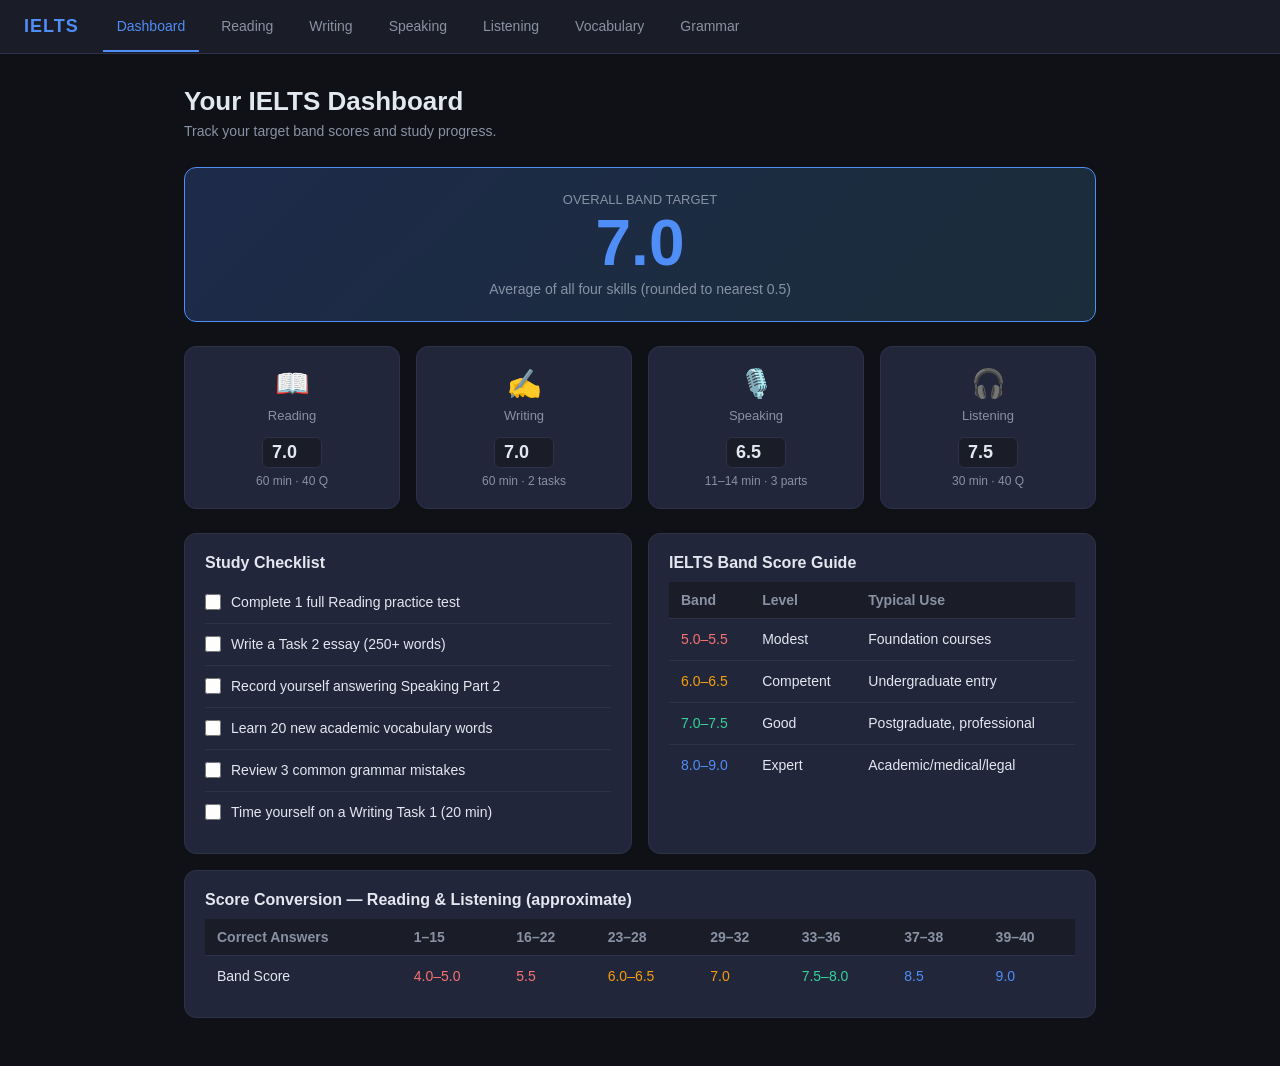
==== commit 6188b14e: "Uprate IELTS with listening section, T/F/NG reading, and vocab quiz Listening (new section): - Full " ====
--- a/ielts.html
+++ b/ielts.html
@@ -444,6 +444,7 @@
   <button class="nav-btn" onclick="showPage('reading')">Reading</button>
   <button class="nav-btn" onclick="showPage('writing')">Writing</button>
   <button class="nav-btn" onclick="showPage('speaking')">Speaking</button>
+  <button class="nav-btn" onclick="showPage('listening')">Listening</button>
   <button class="nav-btn" onclick="showPage('vocab')">Vocabulary</button>
   <button class="nav-btn" onclick="showPage('grammar')">Grammar</button>
 </nav>
@@ -523,7 +524,7 @@
 <!-- ===================== READING ===================== -->
 <div id="page-reading" class="page">
   <h1>Reading Practice</h1>
-  <p class="subtitle">Academic passage · ~13 minutes · 10 questions</p>
+  <p class="subtitle">3 academic passages · ~13 minutes each · 10 questions per passage</p>
 
   <div class="timer-bar">
     <span style="font-size:14px;color:var(--muted);">Timer:</span>
@@ -532,25 +533,29 @@
     <button class="btn btn-outline" style="padding:6px 14px;font-size:13px;" onclick="resetTimer('read-timer',780)">Reset</button>
   </div>
 
+  <div style="display:flex;gap:8px;flex-wrap:wrap;margin-bottom:16px;" id="passage-selector"></div>
+
   <div class="card">
-    <h3>Passage: The Science of Sleep</h3>
-    <div class="passage-box">
-      <p><strong>A</strong> Sleep is one of the most fundamental biological processes, yet it remains one of the least understood. Scientists have long debated why humans and animals need to sleep at all, given that it renders them vulnerable and temporarily halts productive activity. Recent research, however, suggests that sleep serves multiple critical functions — from memory consolidation to cellular repair — that cannot be performed while awake.</p>
-      <p><strong>B</strong> The human sleep cycle consists of several distinct stages, broadly classified into REM (rapid eye movement) and non-REM sleep. Non-REM sleep progresses through three stages of increasing depth. In the deepest stage, known as slow-wave sleep, the brain emits large, synchronised electrical waves, the heart rate slows, and the body undertakes much of its physical restoration. REM sleep, by contrast, is characterised by brain activity resembling wakefulness, paralysis of most voluntary muscles, and vivid dreaming. A full cycle lasts approximately 90 minutes, and healthy adults complete four to six cycles per night.</p>
-      <p><strong>C</strong> One prevailing theory, the synaptic homeostasis hypothesis, proposes that wakefulness causes a net increase in synaptic strength across the brain. As we learn and experience new things, synaptic connections are reinforced. Sleep, according to this view, serves to scale back these connections to a sustainable baseline — a process of "pruning" that prevents the brain from becoming saturated. This explains why students who sleep after studying consistently outperform those who remain awake, a finding replicated across dozens of studies.</p>
-      <p><strong>D</strong> Beyond cognition, sleep is essential for immune function. During slow-wave sleep, the body releases cytokines — proteins that help fight infection and inflammation. Chronic sleep deprivation has been linked to increased susceptibility to the common cold, accelerated progression of certain cancers, and elevated levels of inflammatory markers associated with cardiovascular disease. A landmark study by researchers at the University of California found that subjects who slept fewer than six hours per night were four times more likely to catch a cold when exposed to a rhinovirus than those who slept eight hours or more.</p>
-      <p><strong>E</strong> Despite this evidence, modern society systematically undervalues sleep. The widespread glorification of overwork, artificial light exposure delaying melatonin release, and the ubiquity of screens in bedrooms have collectively contributed to what sleep researchers call a "global sleep crisis." The World Health Organisation has described insufficient sleep as an epidemic across industrialised nations. The economic cost is equally stark: the RAND Corporation estimated that the United States loses approximately $411 billion annually in productivity due to sleep deprivation, arising from absenteeism, accidents, and reduced cognitive output.</p>
-    </div>
-
+    <h3 id="passage-title"></h3>
+    <div class="passage-box" id="passage-body"></div>
     <h3 style="margin-bottom:14px;">Questions 1–10</h3>
-
     <div id="reading-questions"></div>
+
+    <div id="reading-tfng-section" style="display:none;">
+      <hr style="margin:20px 0;">
+      <h3 style="margin-bottom:8px;">True / False / Not Given — Questions 11–15</h3>
+      <p style="font-size:13px;color:var(--muted);margin-bottom:14px;">
+        <strong style="color:var(--accent2);">TRUE</strong> = the statement agrees with information in the passage &nbsp;·&nbsp;
+        <strong style="color:var(--accent4);">FALSE</strong> = the statement contradicts the passage &nbsp;·&nbsp;
+        <strong style="color:var(--accent3);">NOT GIVEN</strong> = the passage contains no information on this
+      </p>
+      <div id="reading-tfng"></div>
+    </div>
 
     <div style="display:flex;gap:10px;margin-top:16px;">
       <button class="btn btn-success" onclick="checkReading()">Check Answers</button>
       <button class="btn btn-outline" onclick="resetReading()">Reset</button>
     </div>
-
     <div class="answer-key" id="answer-key">
       <strong style="color:var(--accent2);">Answer Key:</strong>
       <div id="answer-key-content" style="margin-top:10px;font-size:14px;line-height:2;"></div>
@@ -710,8 +715,93 @@
   <h1>Academic Vocabulary</h1>
   <p class="subtitle">High-frequency words for IELTS Academic. Click a topic to explore.</p>
 
+  <div style="display:flex;gap:12px;align-items:center;margin-bottom:14px;">
+    <button class="btn btn-success" id="quiz-btn" onclick="startVocabQuiz()">Start Quiz</button>
+    <span style="font-size:13px;color:var(--muted);">Test yourself — 10 random words from all topics</span>
+  </div>
+  <div id="vocab-quiz" style="display:none;"></div>
   <div class="vocab-tabs" id="vocab-tabs"></div>
   <div id="vocab-content"></div>
+</div>
+
+<!-- ===================== LISTENING ===================== -->
+<div id="page-listening" class="page">
+  <h1>Listening Practice</h1>
+  <p class="subtitle">30 minutes · 4 sections · 40 questions · Read the transcript and answer questions</p>
+
+  <div class="grid-4" style="margin-bottom:20px;">
+    <div class="card" style="margin:0;">
+      <div style="font-size:24px;font-weight:800;color:var(--accent);margin-bottom:6px;">Section 1</div>
+      <div style="font-size:13px;font-weight:600;margin-bottom:4px;">Social / Daily Life</div>
+      <div style="font-size:12px;color:var(--muted);line-height:1.6;">2 speakers in an everyday conversation — booking, enquiry, registration. 10 questions. Easiest section.</div>
+    </div>
+    <div class="card" style="margin:0;">
+      <div style="font-size:24px;font-weight:800;color:var(--accent2);margin-bottom:6px;">Section 2</div>
+      <div style="font-size:13px;font-weight:600;margin-bottom:4px;">Social / Community</div>
+      <div style="font-size:12px;color:var(--muted);line-height:1.6;">1 speaker on a social topic — local facilities, event information, announcements. 10 questions.</div>
+    </div>
+    <div class="card" style="margin:0;">
+      <div style="font-size:24px;font-weight:800;color:var(--accent3);margin-bottom:6px;">Section 3</div>
+      <div style="font-size:13px;font-weight:600;margin-bottom:4px;">Educational / Training</div>
+      <div style="font-size:12px;color:var(--muted);line-height:1.6;">2–4 speakers in an academic context — tutorials, project discussions. 10 questions.</div>
+    </div>
+    <div class="card" style="margin:0;">
+      <div style="font-size:24px;font-weight:800;color:var(--accent4);margin-bottom:6px;">Section 4</div>
+      <div style="font-size:13px;font-weight:600;margin-bottom:4px;">Academic Lecture</div>
+      <div style="font-size:12px;color:var(--muted);line-height:1.6;">1 speaker delivering a lecture on an academic subject. No pauses. 10 questions. Hardest section.</div>
+    </div>
+  </div>
+
+  <div class="grid-2" style="margin-bottom:20px;">
+    <div class="card">
+      <h3>Question Types</h3>
+      <table>
+        <tr><th>Type</th><th>Key Tip</th></tr>
+        <tr><td><span class="tag tag-blue">Form completion</span></td><td>Spell names/numbers carefully. Answers appear in order.</td></tr>
+        <tr><td><span class="tag tag-green">Multiple choice</span></td><td>Read all options before audio plays. Eliminate distractors.</td></tr>
+        <tr><td><span class="tag tag-yellow">Sentence completion</span></td><td>No more than 3 words. Check the completed sentence is grammatical.</td></tr>
+        <tr><td><span class="tag tag-red">Matching</span></td><td>Answers may not follow list order. Listen for paraphrase.</td></tr>
+        <tr><td><span class="tag tag-blue">Map / diagram labelling</span></td><td>Orientate yourself before audio plays. Use directions as cues.</td></tr>
+        <tr><td><span class="tag tag-green">Short answer</span></td><td>Stay within the word limit. Use exact words from the recording.</td></tr>
+      </table>
+    </div>
+    <div class="card">
+      <h3>Top Strategies</h3>
+      <ul class="tips-list">
+        <li><strong>Predict before you listen.</strong> Use reading time to predict the answer type (name? number? place?).</li>
+        <li><strong>Listen for paraphrase.</strong> Recordings rarely use the exact words of the question — expect synonyms.</li>
+        <li><strong>Write as you listen.</strong> Answers in Sections 1–3 appear in order — do not wait until the end.</li>
+        <li><strong>Spell carefully.</strong> In form completion, one wrong letter loses the mark.</li>
+        <li><strong>Never leave blanks.</strong> There is no penalty for wrong answers — always attempt every question.</li>
+        <li><strong>Beware distractors.</strong> Speakers often mention a wrong answer first and then correct it — wait for the final answer.</li>
+        <li><strong>Check grammar.</strong> Your answer must fit grammatically into the sentence or form.</li>
+        <li><strong>Transfer carefully.</strong> You have 10 minutes at the end — check spelling and that answers are in the right boxes.</li>
+      </ul>
+    </div>
+  </div>
+
+  <!-- Transcript exercises -->
+  <div class="card">
+    <div style="display:flex;justify-content:space-between;align-items:center;margin-bottom:6px;flex-wrap:wrap;gap:8px;">
+      <h3 id="listen-title" style="margin:0;"></h3>
+      <div style="display:flex;gap:8px;" id="listen-passage-btns"></div>
+    </div>
+    <p style="font-size:13px;color:var(--muted);margin-bottom:16px;" id="listen-subtitle"></p>
+
+    <div style="background:var(--surface);border:1px solid var(--border);border-radius:8px;padding:20px;margin-bottom:20px;font-size:14px;line-height:1.9;color:#c8d0e0;max-height:300px;overflow-y:auto;" id="listen-transcript"></div>
+
+    <h3 style="margin-bottom:14px;">Questions</h3>
+    <div id="listen-questions"></div>
+
+    <div style="display:flex;gap:10px;margin-top:16px;">
+      <button class="btn btn-success" onclick="checkListening()">Check Answers</button>
+      <button class="btn btn-outline" onclick="resetListening()">Reset</button>
+    </div>
+    <div class="answer-key" id="listen-answer-key">
+      <strong style="color:var(--accent2);">Answer Key:</strong>
+      <div id="listen-answer-content" style="margin-top:10px;font-size:14px;line-height:2;"></div>
+    </div>
+  </div>
 </div>
 
 <!-- ===================== GRAMMAR ===================== -->
@@ -729,7 +819,7 @@
   document.querySelectorAll('.nav-btn').forEach(b => b.classList.remove('active'));
   document.getElementById('page-' + id).classList.add('active');
   const btns = document.querySelectorAll('.nav-btn');
-  const pages = ['dashboard','reading','writing','speaking','vocab','grammar'];
+  const pages = ['dashboard','reading','writing','speaking','listening','vocab','grammar'];
   btns[pages.indexOf(id)].classList.add('active');
 }
 
@@ -798,33 +888,157 @@
 }
 
 // ─── READING ──────────────────────────────────────────────────────────────────
-const readingQs = [
-  { q: "What does the synaptic homeostasis hypothesis suggest about sleep?", opts: ["Sleep causes synaptic connections to increase","Sleep scales back synaptic connections to a sustainable baseline","Sleep has no effect on synaptic strength","Sleep only affects memory during REM stages"], ans: 1 },
-  { q: "According to paragraph D, what did the UC study find about people sleeping fewer than 6 hours?", opts: ["They had lower cytokine levels","They were twice as likely to get a cold","They were four times more likely to catch a cold","They showed no increase in susceptibility"], ans: 2 },
-  { q: "What is slow-wave sleep characterised by?", opts: ["Vivid dreaming and muscle paralysis","Large synchronised brain waves and physical restoration","Brain activity resembling wakefulness","Rapid eye movement"], ans: 1 },
-  { q: "The RAND Corporation figure ($411 billion) refers to:", opts: ["Cost of treating sleep disorders","Annual US productivity loss due to sleep deprivation","Investment in sleep research","Healthcare savings from better sleep"], ans: 1 },
-  { q: "Which paragraph introduces the idea that sleep research has economic implications?", opts: ["Paragraph B","Paragraph C","Paragraph D","Paragraph E"], ans: 3 },
-  { q: "What do cytokines do according to the passage?", opts: ["Help consolidate memories","Fight infection and inflammation","Regulate melatonin release","Cause sleep deprivation"], ans: 1 },
-  { q: "Students who sleep after studying outperform those who stay awake because:", opts: ["Sleep increases synaptic connections","Sleep consolidates new information by pruning synapses","REM sleep directly improves exam performance","Slow-wave sleep doubles memory capacity"], ans: 1 },
-  { q: "The phrase 'global sleep crisis' (paragraph E) is attributed to:", opts: ["The RAND Corporation","The University of California","Sleep researchers","The World Health Organisation"], ans: 2 },
-  { q: "Approximately how long does one complete sleep cycle last?", opts: ["45 minutes","90 minutes","120 minutes","6 hours"], ans: 1 },
-  { q: "Which best describes the overall purpose of the passage?", opts: ["To argue people should sleep more","To explain the biology and importance of sleep, and comment on modern attitudes to it","To promote a specific sleep therapy","To compare REM and non-REM sleep exclusively"], ans: 1 }
+const passages = [
+  {
+    title: "Passage 1: The Science of Sleep",
+    body: `
+      <p><strong>A</strong> Sleep is one of the most fundamental biological processes, yet it remains one of the least understood. Scientists have long debated why humans and animals need to sleep at all, given that it renders them vulnerable and temporarily halts productive activity. Recent research, however, suggests that sleep serves multiple critical functions — from memory consolidation to cellular repair — that cannot be performed while awake.</p>
+      <p><strong>B</strong> The human sleep cycle consists of several distinct stages, broadly classified into REM (rapid eye movement) and non-REM sleep. Non-REM sleep progresses through three stages of increasing depth. In the deepest stage, known as slow-wave sleep, the brain emits large, synchronised electrical waves, the heart rate slows, and the body undertakes much of its physical restoration. REM sleep, by contrast, is characterised by brain activity resembling wakefulness, paralysis of most voluntary muscles, and vivid dreaming. A full cycle lasts approximately 90 minutes, and healthy adults complete four to six cycles per night.</p>
+      <p><strong>C</strong> One prevailing theory, the synaptic homeostasis hypothesis, proposes that wakefulness causes a net increase in synaptic strength across the brain. As we learn and experience new things, synaptic connections are reinforced. Sleep, according to this view, serves to scale back these connections to a sustainable baseline — a process of "pruning" that prevents the brain from becoming saturated. This explains why students who sleep after studying consistently outperform those who remain awake, a finding replicated across dozens of studies.</p>
+      <p><strong>D</strong> Beyond cognition, sleep is essential for immune function. During slow-wave sleep, the body releases cytokines — proteins that help fight infection and inflammation. Chronic sleep deprivation has been linked to increased susceptibility to the common cold, accelerated progression of certain cancers, and elevated levels of inflammatory markers associated with cardiovascular disease. A landmark study by researchers at the University of California found that subjects who slept fewer than six hours per night were four times more likely to catch a cold when exposed to a rhinovirus than those who slept eight hours or more.</p>
+      <p><strong>E</strong> Despite this evidence, modern society systematically undervalues sleep. The widespread glorification of overwork, artificial light exposure delaying melatonin release, and the ubiquity of screens in bedrooms have collectively contributed to what sleep researchers call a "global sleep crisis." The World Health Organisation has described insufficient sleep as an epidemic across industrialised nations. The economic cost is equally stark: the RAND Corporation estimated that the United States loses approximately $411 billion annually in productivity due to sleep deprivation, arising from absenteeism, accidents, and reduced cognitive output.</p>`,
+    questions: [
+      { q: "What does the synaptic homeostasis hypothesis suggest about sleep?", opts: ["Sleep causes synaptic connections to increase","Sleep scales back synaptic connections to a sustainable baseline","Sleep has no effect on synaptic strength","Sleep only affects memory during REM stages"], ans: 1 },
+      { q: "According to paragraph D, what did the UC study find about people sleeping fewer than 6 hours?", opts: ["They had lower cytokine levels","They were twice as likely to get a cold","They were four times more likely to catch a cold","They showed no increase in susceptibility"], ans: 2 },
+      { q: "What is slow-wave sleep characterised by?", opts: ["Vivid dreaming and muscle paralysis","Large synchronised brain waves and physical restoration","Brain activity resembling wakefulness","Rapid eye movement"], ans: 1 },
+      { q: "The RAND Corporation figure ($411 billion) refers to:", opts: ["Cost of treating sleep disorders","Annual US productivity loss due to sleep deprivation","Investment in sleep research","Healthcare savings from better sleep"], ans: 1 },
+      { q: "Which paragraph introduces the idea that sleep research has economic implications?", opts: ["Paragraph B","Paragraph C","Paragraph D","Paragraph E"], ans: 3 },
+      { q: "What do cytokines do according to the passage?", opts: ["Help consolidate memories","Fight infection and inflammation","Regulate melatonin release","Cause sleep deprivation"], ans: 1 },
+      { q: "Students who sleep after studying outperform those who stay awake because:", opts: ["Sleep increases synaptic connections","Sleep consolidates new information by pruning synapses","REM sleep directly improves exam performance","Slow-wave sleep doubles memory capacity"], ans: 1 },
+      { q: "The phrase 'global sleep crisis' (paragraph E) is attributed to:", opts: ["The RAND Corporation","The University of California","Sleep researchers","The World Health Organisation"], ans: 2 },
+      { q: "Approximately how long does one complete sleep cycle last?", opts: ["45 minutes","90 minutes","120 minutes","6 hours"], ans: 1 },
+      { q: "Which best describes the overall purpose of the passage?", opts: ["To argue people should sleep more","To explain the biology and importance of sleep, and comment on modern attitudes to it","To promote a specific sleep therapy","To compare REM and non-REM sleep exclusively"], ans: 1 }
+    ],
+    tfng: [
+      { s: "The human brain emits large synchronised waves during slow-wave sleep.", ans: "TRUE" },
+      { s: "REM sleep is characterised by the complete absence of brain activity.", ans: "FALSE" },
+      { s: "Sleep deprivation is more common in teenagers than in older adults.", ans: "NOT GIVEN" },
+      { s: "The World Health Organisation has described insufficient sleep as an epidemic.", ans: "TRUE" },
+      { s: "The RAND Corporation study focused exclusively on European productivity losses.", ans: "FALSE" }
+    ]
+  },
+  {
+    title: "Passage 2: The Rise of Urban Farming",
+    body: `
+      <p><strong>A</strong> For most of human history, food production was confined to rural landscapes — vast fields, orchards, and grazing land far removed from city centres. That assumption is rapidly changing. Urban farming, the practice of cultivating, processing, and distributing food within city boundaries, has emerged as one of the most significant agricultural trends of the twenty-first century. Driven by concerns over food security, environmental sustainability, and community resilience, cities across the world are reclaiming disused rooftops, vacant lots, and industrial buildings to grow food closer to the people who eat it.</p>
+      <p><strong>B</strong> The forms urban agriculture takes are remarkably varied. Rooftop gardens, installed on the flat surfaces of apartment blocks and commercial buildings, are among the most visible. Vertical farms — multi-storey installations in which crops are grown in stacked rows under precisely controlled LED lighting without soil — represent a more technologically advanced approach. Community allotments, in which urban residents are allocated small plots of land to cultivate personally, have a long tradition in Northern Europe and are spreading globally. Meanwhile, hydroponic and aquaponic systems, which grow plants in nutrient-rich water rather than soil, have become popular in warehouse settings because they can produce yields up to ten times greater per square metre than conventional outdoor farming.</p>
+      <p><strong>C</strong> Proponents of urban agriculture point to a range of benefits beyond simply producing food. Localised food production reduces the distance ingredients travel from farm to plate — sometimes referred to as "food miles" — thereby cutting greenhouse gas emissions associated with refrigerated transport. Urban green spaces, including farms, also help mitigate the urban heat island effect: cities are typically warmer than surrounding areas due to heat-absorbing concrete and asphalt, and vegetation absorbs and re-radiates heat more slowly. Studies in several countries have further suggested that community gardens improve residents' mental health, reduce social isolation, and foster a sense of belonging among diverse urban populations.</p>
+      <p><strong>D</strong> Despite these advantages, urban farming faces substantial obstacles. The most fundamental is land: cities are among the most contested real estate environments in the world, and dedicating valuable urban space to agriculture must compete with demands for housing, commerce, and infrastructure. Start-up costs for high-tech vertical farms can run into millions of dollars, making them inaccessible to smallholders without significant subsidy or investment. Water management is another concern; while hydroponic systems use considerably less water than traditional farming, cities in drought-prone regions may struggle to justify increased agricultural water use. Critics also note that the yields achievable in urban settings, even with advanced technology, cannot realistically substitute for large-scale rural food production.</p>
+      <p><strong>E</strong> Nevertheless, the long-term trajectory of urban farming appears positive. Falling costs for LED lighting, sensors, and automation technology are making vertical farms progressively more economically viable. Several national governments, including those of Singapore and the Netherlands, have incorporated urban food production targets into official agricultural policy, recognising that urban farming is not a replacement for conventional agriculture but a valuable supplement that enhances resilience in the food supply chain. As climate change increases the vulnerability of traditional farming regions to drought, flooding, and extreme heat, the ability to produce food within cities may shift from an ecological experiment to a strategic necessity.</p>`,
+    questions: [
+      { q: "Which of the following is NOT mentioned as a form of urban farming in paragraph B?", opts: ["Rooftop gardens","Vertical farms","Hydroponic systems","Underground tunnels"], ans: 3 },
+      { q: "According to paragraph B, how do hydroponic systems differ from conventional outdoor farming?", opts: ["They use no artificial lighting","They can yield up to ten times more per square metre","They require significantly more water","They are only suitable for rooftop environments"], ans: 1 },
+      { q: "What does the term 'food miles' refer to in paragraph C?", opts: ["The nutritional distance between fresh and processed food","The distance food travels from farm to consumer","The carbon footprint of packaging materials","The number of countries involved in food production"], ans: 1 },
+      { q: "What is the 'urban heat island effect' described as in paragraph C?", opts: ["A method of heating urban farms","The phenomenon of cities being warmer than surrounding rural areas","The use of LED lighting to simulate sunlight","The impact of vertical farms on local temperature"], ans: 1 },
+      { q: "According to paragraph D, what is the most fundamental obstacle to urban farming?", opts: ["Water scarcity","High technology costs","Competition for land","Insufficient crop variety"], ans: 2 },
+      { q: "Which word in paragraph D is closest in meaning to 'contested'?", opts: ["Spacious","Disputed","Deteriorated","Regulated"], ans: 1 },
+      { q: "What is the author's view of urban farming in paragraph E?", opts: ["It will entirely replace rural agriculture","It is currently unprofitable and unlikely to grow","It is a valuable supplement to conventional farming rather than a replacement","It is only viable in wealthy nations"], ans: 2 },
+      { q: "Why does the passage mention Singapore and the Netherlands in paragraph E?", opts: ["As examples of cities where urban farming has failed","As countries that have integrated urban farming into official policy","As nations with the highest food miles reduction","As case studies in failed vertical farm investment"], ans: 1 },
+      { q: "The passage suggests that urban farming may become 'a strategic necessity' because:", opts: ["Rural populations are declining rapidly","Climate change threatens the reliability of conventional farming","Urban populations are growing faster than rural ones","Governments are cutting subsidies for traditional agriculture"], ans: 1 },
+      { q: "What is the main purpose of this passage?", opts: ["To argue that urban farming should replace all rural food production","To present a balanced overview of urban farming's potential, benefits, and limitations","To warn governments about the dangers of over-investing in urban agriculture","To explain the technical differences between hydroponic and aeroponic systems"], ans: 1 }
+    ],
+    tfng: [
+      { s: "Hydroponic systems can yield up to ten times more produce per square metre than conventional outdoor farming.", ans: "TRUE" },
+      { s: "The first commercial urban farm was established in the 1990s.", ans: "NOT GIVEN" },
+      { s: "Governments such as Singapore's view urban farming as a replacement for conventional rural agriculture.", ans: "FALSE" },
+      { s: "Community gardens have been linked to reductions in social isolation.", ans: "TRUE" },
+      { s: "Most urban farms in Asia are located on rooftops.", ans: "NOT GIVEN" }
+    ]
+  },
+  {
+    title: "Passage 3: Artificial Intelligence in Healthcare",
+    body: `
+      <p><strong>A</strong> Artificial intelligence (AI) is reshaping industries at an unprecedented pace, but perhaps nowhere is its potential — and its controversy — more pronounced than in healthcare. From diagnosing cancer to streamlining hospital administration, AI systems are beginning to augment, and in some cases surpass, the capabilities of human clinicians. The prospect of machines that can process millions of data points instantly and identify patterns invisible to the human eye has generated enormous optimism among researchers and policymakers. At the same time, it has provoked serious ethical and practical concerns that the medical community is only beginning to address.</p>
+      <p><strong>B</strong> One of the most advanced applications of AI in medicine is medical imaging analysis. Deep learning algorithms, trained on hundreds of thousands of labelled scans, have demonstrated remarkable accuracy in detecting conditions such as diabetic retinopathy, skin cancer, and pulmonary nodules. A widely cited 2019 study published in Nature found that an AI system outperformed a team of eleven expert radiologists in detecting breast cancer from mammograms, reducing both false positives and false negatives. Proponents argue that such systems can function as a second opinion for overworked clinicians, catching errors that fatigue or cognitive bias might otherwise cause.</p>
+      <p><strong>C</strong> Beyond diagnosis, AI is transforming the process of drug discovery. Traditionally, developing a new pharmaceutical compound takes an average of twelve to fifteen years and costs upwards of two billion dollars — a process dominated by trial and error. AI platforms can now screen billions of molecular combinations in silico, identifying the most promising candidates for laboratory testing in a fraction of the time. During the COVID-19 pandemic, AI tools played a significant role in identifying existing drugs that could be repurposed for treatment and in accelerating the search for novel antiviral compounds, compressing timelines that would historically have taken decades.</p>
+      <p><strong>D</strong> Despite these advances, critics raise compelling objections. One major concern is algorithmic bias: AI systems are only as equitable as the data they are trained on. If training datasets over-represent certain demographic groups — as is often the case in medical research, which has historically enrolled disproportionately white, male subjects — the resulting algorithms may perform poorly for underrepresented populations. A landmark study found that a widely deployed clinical AI tool assigned lower risk scores to Black patients than to equally ill white patients, leading to systematic disparities in care. Privacy presents a further challenge: training high-quality medical AI requires access to vast quantities of sensitive patient data, raising questions about consent, data ownership, and the security of health records.</p>
+      <p><strong>E</strong> The broader question of accountability remains unresolved. When an AI system contributes to a misdiagnosis or recommends an inappropriate treatment, who bears responsibility — the clinician who acted on the recommendation, the hospital that deployed the system, or the technology company that built it? Current regulatory frameworks were not designed with autonomous medical algorithms in mind, and legislators in most countries are struggling to keep pace with the technology's development. Most medical experts agree that AI should be treated as a powerful tool to assist rather than replace human judgement, preserving the physician's role not only as diagnostician but as communicator, advocate, and ethical decision-maker. The challenge for the coming decade will be to harness AI's considerable capabilities while building governance structures robust enough to protect patients from its limitations.</p>`,
+    questions: [
+      { q: "What does the author say about AI's potential in healthcare in paragraph A?", opts: ["It has already fully replaced human clinicians","It generates both optimism and serious concerns","It is mainly useful for hospital administration","It has been unanimously welcomed by the medical community"], ans: 1 },
+      { q: "According to paragraph B, what did the 2019 Nature study demonstrate?", opts: ["AI struggled to match radiologist performance on mammograms","AI could only detect one type of cancer","An AI system outperformed eleven expert radiologists in detecting breast cancer","Radiologists preferred working without AI assistance"], ans: 2 },
+      { q: "What does 'in silico' (paragraph C) most likely mean in this context?", opts: ["In a laboratory setting","Using computer simulation","In a clinical trial","Using silicon-based materials"], ans: 1 },
+      { q: "How long does the passage say traditional drug development takes?", opts: ["Five to seven years","Twelve to fifteen years","Twenty years","Less than a decade"], ans: 1 },
+      { q: "What was AI's role in the COVID-19 pandemic according to paragraph C?", opts: ["It developed vaccines entirely autonomously","It identified repurposable drugs and accelerated the search for antiviral compounds","It replaced clinical trials entirely","It primarily managed hospital logistics"], ans: 1 },
+      { q: "What is 'algorithmic bias' as described in paragraph D?", opts: ["The tendency of AI to favour older treatment methods","Inaccuracy caused by training data that does not fairly represent all populations","A deliberate flaw introduced by technology companies","The preference of AI systems for certain diagnostic tools"], ans: 1 },
+      { q: "What problem did the landmark study in paragraph D reveal about a deployed clinical AI tool?", opts: ["It was too expensive for hospitals to adopt","It assigned lower risk scores to Black patients than equally ill white patients","It could only process data from electronic health records","It performed poorly on imaging tasks"], ans: 1 },
+      { q: "According to paragraph E, which issue regarding AI in healthcare is described as 'unresolved'?", opts: ["The cost of AI systems","The accuracy of diagnostic AI","Accountability when AI causes harm","The regulation of data privacy"], ans: 2 },
+      { q: "What do 'most medical experts' agree on, according to paragraph E?", opts: ["AI should operate independently of clinicians","AI will make human physicians obsolete within ten years","AI should assist rather than replace human judgement","AI is not yet reliable enough for clinical use"], ans: 2 },
+      { q: "Which best describes the author's overall tone in this passage?", opts: ["Enthusiastically supportive of AI in medicine","Strongly opposed to AI in clinical settings","Balanced, acknowledging both promise and significant challenges","Neutral with no clear position"], ans: 2 }
+    ],
+    tfng: [
+      { s: "The 2019 Nature study found that AI reduced both false positives and false negatives in detecting breast cancer.", ans: "TRUE" },
+      { s: "AI systems are currently used in over 50 countries for routine medical diagnosis.", ans: "NOT GIVEN" },
+      { s: "The clinical AI tool described in paragraph D performed equally well for all demographic groups.", ans: "FALSE" },
+      { s: "Current regulatory frameworks were not designed with autonomous medical algorithms in mind.", ans: "TRUE" },
+      { s: "The cost of developing AI diagnostic tools exceeds $2 billion on average.", ans: "NOT GIVEN" }
+    ]
+  }
 ];
 
+let currentPassage = 0;
+
+function buildPassageSelector() {
+  const sel = document.getElementById('passage-selector');
+  sel.innerHTML = '';
+  passages.forEach((p, i) => {
+    const btn = document.createElement('button');
+    btn.className = 'btn ' + (i === 0 ? 'btn-primary' : 'btn-outline');
+    btn.textContent = `Passage ${i + 1}`;
+    btn.onclick = () => switchPassage(i);
+    sel.appendChild(btn);
+  });
+}
+
+function switchPassage(idx) {
+  currentPassage = idx;
+  document.getElementById('passage-title').textContent = passages[idx].title;
+  document.getElementById('passage-body').innerHTML = passages[idx].body;
+  const btns = document.getElementById('passage-selector').querySelectorAll('button');
+  btns.forEach((b, i) => { b.className = 'btn ' + (i === idx ? 'btn-primary' : 'btn-outline'); });
+  buildReadingQuestions();
+  resetReading();
+  resetTimer('read-timer', 780);
+}
+
 function buildReadingQuestions() {
+  const p = passages[currentPassage];
+  const qs = p.questions;
   const container = document.getElementById('reading-questions');
   container.innerHTML = '';
-  readingQs.forEach((q, i) => {
+  qs.forEach((q, i) => {
     const div = document.createElement('div');
     div.className = 'question-item';
     div.innerHTML = `<p>${i+1}. ${q.q}</p><div class="options">${q.opts.map((o,j) => `<label id="rl-${i}-${j}"><input type="radio" name="rq${i}" value="${j}"> ${o}</label>`).join('')}</div>`;
     container.appendChild(div);
   });
+
+  // T/F/NG
+  const tfngSection = document.getElementById('reading-tfng-section');
+  const tfngContainer = document.getElementById('reading-tfng');
+  tfngContainer.innerHTML = '';
+  if (p.tfng && p.tfng.length) {
+    tfngSection.style.display = '';
+    p.tfng.forEach((item, i) => {
+      const div = document.createElement('div');
+      div.className = 'question-item';
+      div.innerHTML = `<p>${qs.length + i + 1}. ${item.s}</p><div class="options">
+        <label id="tl-${i}-T"><input type="radio" name="tfng${i}" value="TRUE"> TRUE</label>
+        <label id="tl-${i}-F"><input type="radio" name="tfng${i}" value="FALSE"> FALSE</label>
+        <label id="tl-${i}-N"><input type="radio" name="tfng${i}" value="NOT GIVEN"> NOT GIVEN</label>
+      </div>`;
+      tfngContainer.appendChild(div);
+    });
+  } else {
+    tfngSection.style.display = 'none';
+  }
 }
 
 function checkReading() {
-  let score = 0;
-  readingQs.forEach((q, i) => {
+  const p = passages[currentPassage];
+  const qs = p.questions;
+  let score = 0, total = qs.length;
+
+  qs.forEach((q, i) => {
     const chosen = document.querySelector(`input[name="rq${i}"]:checked`);
     q.opts.forEach((_,j) => {
       const lbl = document.getElementById(`rl-${i}-${j}`);
@@ -834,11 +1048,28 @@
     });
     if (chosen && parseInt(chosen.value) === q.ans) score++;
   });
-  const key = document.getElementById('answer-key');
-  const content = document.getElementById('answer-key-content');
-  key.classList.add('show');
-  content.innerHTML = `<strong>Score: ${score} / ${readingQs.length}</strong> &nbsp;·&nbsp; ` +
-    readingQs.map((q,i) => `Q${i+1}: <span style="color:var(--accent2)">${q.opts[q.ans]}</span>`).join(' &nbsp;|&nbsp; ');
+
+  let tfngHtml = '';
+  if (p.tfng && p.tfng.length) {
+    total += p.tfng.length;
+    p.tfng.forEach((item, i) => {
+      const chosen = document.querySelector(`input[name="tfng${i}"]:checked`);
+      ['T','F','N'].forEach(k => {
+        const map = {T:'TRUE',F:'FALSE',N:'NOT GIVEN'};
+        const lbl = document.getElementById(`tl-${i}-${k}`);
+        lbl.classList.remove('correct','wrong');
+        if (map[k] === item.ans) lbl.classList.add('correct');
+        else if (chosen && chosen.value === map[k]) lbl.classList.add('wrong');
+      });
+      if (chosen && chosen.value === item.ans) score++;
+      tfngHtml += ` &nbsp;|&nbsp; Q${qs.length+i+1}: <span style="color:var(--accent2)">${item.ans}</span>`;
+    });
+  }
+
+  document.getElementById('answer-key').classList.add('show');
+  document.getElementById('answer-key-content').innerHTML =
+    `<strong>Score: ${score} / ${total}</strong> &nbsp;·&nbsp; ` +
+    qs.map((q,i) => `Q${i+1}: <span style="color:var(--accent2)">${q.opts[q.ans]}</span>`).join(' &nbsp;|&nbsp; ') + tfngHtml;
 }
 
 function resetReading() {
@@ -853,7 +1084,12 @@
   "The pie charts below show the proportion of household energy use by category in Australia in 2000 and 2020. Summarise the information by selecting and reporting the main features, and make comparisons where relevant.",
   "The line graph below shows changes in the average price of petrol in four countries (the UK, Germany, the USA, and India) from 2005 to 2023. Summarise the information by selecting and reporting the main features, and make comparisons where relevant.",
   "The diagram below shows the process of recycling plastic bottles. Summarise the information by selecting and reporting the main stages of the process.",
-  "The table below shows the percentage of people using the internet for different purposes in five countries in 2022. Summarise the information by selecting and reporting the main features, and make comparisons where relevant."
+  "The table below shows the percentage of people using the internet for different purposes in five countries in 2022. Summarise the information by selecting and reporting the main features, and make comparisons where relevant.",
+  "The two maps below show the layout of a university campus in 1990 and in the present day. Summarise the information by selecting and reporting the main features, and make comparisons where relevant.",
+  "The line graph below shows the percentage of the population in three age groups (under 15, 15–64, and over 65) in Japan from 1950 to 2050 (projected). Summarise the information by selecting and reporting the main features, and make comparisons where relevant.",
+  "The bar chart below shows the average number of hours per week that people in six countries spend on unpaid domestic work, broken down by gender. Summarise the information by selecting and reporting the main features, and make comparisons where relevant.",
+  "The diagram below illustrates how solar panels generate and distribute electricity in a residential setting. Summarise the information by selecting and reporting the main features.",
+  "The table below compares the average monthly cost of living (housing, food, transport, and leisure) in five major cities: London, New York, Tokyo, Sydney, and Dubai. Summarise the information by selecting and reporting the main features, and make comparisons where relevant."
 ];
 
 const task2Prompts = [
@@ -863,7 +1099,14 @@
   { type: "Two-part Question", q: "Many governments are investing in public transport as an alternative to private car use. Why do some people still choose to travel by car? What can governments do to encourage the use of public transport?" },
   { type: "Opinion", q: "The increasing globalisation of companies has had a negative effect on local cultures and traditions. To what extent do you agree or disagree with this statement?" },
   { type: "Agree/Disagree", q: "Children who grow up in poverty are disadvantaged throughout their lives. Agree or disagree?" },
-  { type: "Problem/Solution", q: "Obesity is an increasing problem in many countries. What are the causes of obesity? What measures could be taken to solve this problem?" }
+  { type: "Problem/Solution", q: "Obesity is an increasing problem in many countries. What are the causes of obesity? What measures could be taken to solve this problem?" },
+  { type: "Discuss Both Views", q: "Some people think that zoos play an important role in wildlife conservation. Others believe that keeping animals in captivity is cruel and unnecessary. Discuss both views and give your own opinion." },
+  { type: "Agree/Disagree", q: "Social media has done more harm than good to communication between people. To what extent do you agree or disagree?" },
+  { type: "Two-part Question", q: "Many young people today are leaving rural areas to live in cities. What are the reasons for this trend? What problems does it cause for both rural and urban areas?" },
+  { type: "Problem/Solution", q: "The gap between the rich and the poor is growing in many countries. What problems does this cause? What can be done to reduce inequality?" },
+  { type: "Agree/Disagree", q: "It is more important for schools to teach students how to collaborate than how to compete. To what extent do you agree or disagree?" },
+  { type: "Opinion", q: "Some people argue that the government should make it compulsory for citizens to vote in national elections. Others believe that voting should remain a personal choice. Discuss both views and give your own opinion." },
+  { type: "Two-part Question", q: "In many countries, people are living longer than ever before. What are the benefits and challenges of an ageing population for society?" }
 ];
 
 let t1idx = 0, t2idx = 0;
@@ -905,6 +1148,11 @@
   { title: "Free Time", qs: ["What do you like to do in your free time?", "Have your hobbies changed since you were a child?", "Do you prefer spending time alone or with friends?"] },
   { title: "Food", qs: ["Do you enjoy cooking?", "What is your favourite type of food?", "Do you prefer eating at home or in restaurants?", "Has food in your country changed in recent years?"] },
   { title: "Travel", qs: ["Do you enjoy travelling?", "What kind of places do you like to visit?", "Have you ever visited another country?"] },
+  { title: "Music", qs: ["Do you enjoy listening to music?", "What kind of music do you prefer?", "Did you learn to play a musical instrument as a child?", "How important is music in your daily life?"] },
+  { title: "Reading", qs: ["Do you enjoy reading?", "What kinds of books or articles do you like to read?", "Do you prefer reading physical books or digital ones?", "Do you think reading habits have changed in your country?"] },
+  { title: "Weather", qs: ["What kind of weather do you prefer?", "How does the weather affect your mood?", "Has the weather in your country changed in recent years?", "Do you check the weather forecast regularly?"] },
+  { title: "Shopping", qs: ["Do you enjoy shopping?", "Do you prefer shopping online or in stores?", "How often do you go shopping for things other than food?", "Has the way people shop changed in your country?"] },
+  { title: "Nature", qs: ["Do you spend time in nature?", "What is your favourite natural environment — forests, beaches, mountains?", "Do you think people in your country appreciate nature enough?", "How has nature in your country changed during your lifetime?"] },
 ];
 
 const part2Topics = [
@@ -912,12 +1160,19 @@
   { title: "Describe a person who has influenced you", cue: "<strong>You should say:</strong><ul><li>who this person is</li><li>how you know them</li><li>what qualities they have</li></ul><strong>and explain how they have influenced you.</strong><br><br><em>Tip: Be specific — give an example of something they said or did.</em>" },
   { title: "Describe a skill you would like to learn", cue: "<strong>You should say:</strong><ul><li>what the skill is</li><li>why you want to learn it</li><li>how you would go about learning it</li></ul><strong>and explain how learning this skill would benefit you.</strong>" },
   { title: "Describe a book or film that had a big impact on you", cue: "<strong>You should say:</strong><ul><li>what the book/film was about</li><li>when you read/watched it</li><li>what you particularly liked about it</li></ul><strong>and explain what impact it had on you.</strong>" },
+  { title: "Describe a place you visited that you found particularly interesting", cue: "<strong>You should say:</strong><ul><li>where the place was</li><li>when you went there</li><li>what you saw and did</li></ul><strong>and explain why you found it particularly interesting.</strong><br><br><em>Tip: Describe sensory details — sights, sounds, atmosphere — to make your answer vivid.</em>" },
+  { title: "Describe an achievement you are proud of", cue: "<strong>You should say:</strong><ul><li>what you achieved</li><li>how long it took</li><li>what difficulties you overcame</li></ul><strong>and explain why you feel proud of this achievement.</strong><br><br><em>Tip: Structure as a mini-story with a challenge, your actions, and the outcome.</em>" },
+  { title: "Describe a time when you helped someone", cue: "<strong>You should say:</strong><ul><li>who you helped</li><li>what the situation was</li><li>how you helped them</li></ul><strong>and explain how you felt about helping this person.</strong>" },
+  { title: "Describe a technology you use regularly that you find useful", cue: "<strong>You should say:</strong><ul><li>what the technology is</li><li>how long you have been using it</li><li>how it works or what it does</li></ul><strong>and explain why you find it particularly useful.</strong><br><br><em>Tip: Contrast life with and without it to show its value.</em>" },
 ];
 
 const part3Topics = [
-  { title: "Travel & Tourism", qs: ["How has tourism changed your country?", "What are the advantages and disadvantages of mass tourism?", "Do you think it is important to travel internationally? Why?"] },
-  { title: "Education & Learning", qs: ["How has technology changed the way people learn?", "Should education focus more on practical skills?", "Why do some adults choose to continue their education later in life?"] },
-  { title: "Technology & Society", qs: ["In what ways has technology changed social interaction?", "Do the benefits of social media outweigh the disadvantages?", "How might technology change the workplace in the next 20 years?"] },
+  { title: "Travel & Tourism", qs: ["How has tourism changed your country?", "What are the advantages and disadvantages of mass tourism?", "Do you think it is important to travel internationally? Why?", "Should governments limit tourism in environmentally sensitive areas?"] },
+  { title: "Education & Learning", qs: ["How has technology changed the way people learn?", "Should education focus more on practical skills?", "Why do some adults choose to continue their education later in life?", "Is a university degree still as valuable as it used to be?"] },
+  { title: "Technology & Society", qs: ["In what ways has technology changed social interaction?", "Do the benefits of social media outweigh the disadvantages?", "How might technology change the workplace in the next 20 years?", "Should there be more regulation of social media companies?"] },
+  { title: "Environment & Climate", qs: ["Who should be responsible for protecting the environment — governments, companies, or individuals?", "Do you think people today are more or less environmentally aware than previous generations?", "How effective are international agreements on climate change?", "What lifestyle changes would have the biggest impact on the environment?"] },
+  { title: "Work & Careers", qs: ["How have attitudes towards work changed in recent decades?", "Do you think working from home will become the norm in the future?", "What is more important in a career — job satisfaction or a high salary?", "How can governments help people who lose their jobs due to automation?"] },
+  { title: "Health & Wellbeing", qs: ["Why do you think rates of mental health problems are increasing in many countries?", "To what extent should governments be responsible for the health of their citizens?", "Do you think people place too much importance on physical appearance?", "How can communities be designed to encourage healthier lifestyles?"] },
 ];
 
 function buildSpeaking() {
@@ -991,6 +1246,36 @@
     { w:"inflation", pos:"n.", def:"A general increase in prices and fall in purchasing power.", ex:"High inflation erodes household savings." },
     { w:"entrepreneur", pos:"n.", def:"A person who sets up a business, taking on financial risk.", ex:"Entrepreneurs drive innovation in a market economy." },
   ],
+  "Education": [
+    { w:"curriculum", pos:"n.", def:"The subjects comprising a course of study in a school or university.", ex:"The new curriculum places greater emphasis on critical thinking." },
+    { w:"pedagogy", pos:"n.", def:"The method and practice of teaching.", ex:"Modern pedagogy increasingly incorporates technology in the classroom." },
+    { w:"literacy", pos:"n.", def:"The ability to read and write; competence in a specific area.", ex:"Digital literacy is now considered an essential life skill." },
+    { w:"attainment", pos:"n.", def:"The action of achieving a goal or level, especially in education.", ex:"There is a significant attainment gap between different socioeconomic groups." },
+    { w:"compulsory", pos:"adj.", def:"Required by law or rules; obligatory.", ex:"Education is compulsory in most countries up to the age of 16." },
+    { w:"vocational", pos:"adj.", def:"Relating to an occupation or employment; practical and job-specific.", ex:"Vocational training provides skills directly applicable to specific industries." },
+    { w:"scholarship", pos:"n.", def:"A grant or payment to support a student's education.", ex:"She received a full scholarship to study at Oxford." },
+    { w:"cognitive", pos:"adj.", def:"Relating to mental processes of acquiring knowledge and understanding.", ex:"Cognitive development in early childhood is strongly influenced by environment." },
+  ],
+  "Culture": [
+    { w:"heritage", pos:"n.", def:"Features belonging to the culture of a particular society.", ex:"The city's architectural heritage attracts millions of tourists annually." },
+    { w:"assimilation", pos:"n.", def:"The process of becoming part of a different culture or group.", ex:"Assimilation into a new culture can be both rewarding and challenging." },
+    { w:"indigenous", pos:"adj.", def:"Originating or occurring naturally in a particular place.", ex:"Indigenous languages are disappearing at an alarming rate worldwide." },
+    { w:"pluralism", pos:"n.", def:"A condition where multiple cultural or ethnic groups coexist.", ex:"Urban pluralism enriches cities with diverse perspectives and traditions." },
+    { w:"stereotype", pos:"n.", def:"A fixed, oversimplified image of a type of person or thing.", ex:"Stereotypes in media can reinforce harmful social prejudices." },
+    { w:"acculturation", pos:"n.", def:"The process of adopting characteristics of another culture.", ex:"Acculturation involves exchanging cultural elements between communities." },
+    { w:"artefact", pos:"n.", def:"An object made by a human being, typically of historical interest.", ex:"The museum houses thousands of artefacts from ancient civilisations." },
+    { w:"cosmopolitan", pos:"adj.", def:"Familiar with and at ease in many different cultures.", ex:"New York is one of the world's most cosmopolitan cities." },
+  ],
+  "Science": [
+    { w:"hypothesis", pos:"n.", def:"A proposed explanation made on the basis of limited evidence.", ex:"The scientists tested their hypothesis through a series of controlled experiments." },
+    { w:"empirical", pos:"adj.", def:"Based on observation or experience rather than theory or pure logic.", ex:"Empirical evidence is essential to validating scientific claims." },
+    { w:"genome", pos:"n.", def:"The complete set of genes or genetic material in an organism.", ex:"Mapping the human genome has revolutionised medical research." },
+    { w:"catalyst", pos:"n.", def:"A substance that increases the rate of a reaction; a person or thing that causes change.", ex:"The discovery acted as a catalyst for further research in the field." },
+    { w:"quantum", pos:"adj./n.", def:"The smallest discrete quantity of a physical property.", ex:"Quantum computing may solve problems impossible for classical computers." },
+    { w:"biodegradable", pos:"adj.", def:"Capable of being decomposed by bacteria or other living organisms.", ex:"Replacing plastics with biodegradable materials is a key environmental goal." },
+    { w:"nanotechnology", pos:"n.", def:"The manipulation of matter on an atomic or molecular scale.", ex:"Nanotechnology has potential applications in medicine and materials science." },
+    { w:"taxonomy", pos:"n.", def:"The branch of science concerned with classification of organisms.", ex:"The taxonomy of recently discovered species is still being established." },
+  ],
 };
 
 function buildVocab() {
@@ -1033,6 +1318,11 @@
   { title: "Overuse of 'also'", wrong: "Technology has also changed education. It has also affected healthcare. It has also impacted the economy.", right: "Technology has transformed education. Furthermore, it has reshaped healthcare. Its impact on the economy is equally significant.", exp: "Starting consecutive sentences with 'also' is a sign of limited cohesion. Use a variety of discourse markers: Furthermore, Moreover, In addition, Equally, Similarly, By the same token." },
   { title: "Because vs. Because of", wrong: "The pollution increased because of people drive more cars.", right: "The pollution increased because people drive more cars. / The pollution increased because of increased car use.", exp: "'Because' is followed by a clause (subject + verb). 'Because of' is followed by a noun phrase. Confusing these is a very common error." },
   { title: "Passive voice overuse", wrong: "It is believed by many people that it is considered by experts that technology is used by young people.", right: "Many people believe that technology dominates young people's lives.", exp: "The passive is useful for formality, but overuse creates unclear, wordy prose. Use active voice as the default; switch to passive only when the agent is unknown, unimportant, or deliberately backgrounded." },
+  { title: "Incorrect use of 'despite' and 'although'", wrong: "Despite the government has invested heavily in healthcare, outcomes remain poor.", right: "Despite heavy government investment in healthcare, outcomes remain poor. / Although the government has invested heavily in healthcare, outcomes remain poor.", exp: "'Despite' and 'in spite of' are prepositions — they must be followed by a noun or gerund, not a clause. 'Although' and 'even though' are conjunctions — they connect two clauses and must be followed by a subject + verb." },
+  { title: "Dangling modifiers", wrong: "Having studied the data carefully, the results were surprising.", right: "Having studied the data carefully, the researchers found the results surprising.", exp: "A participial phrase at the start of a sentence must refer to the subject of the main clause. In the wrong example, 'the results' cannot study data. Fix by ensuring the subject of the main clause performs the action in the modifier." },
+  { title: "Confusing 'affect' and 'effect'", wrong: "Pollution effects the health of urban residents. The affect was severe.", right: "Pollution affects the health of urban residents. The effect was severe.", exp: "'Affect' is almost always a verb meaning 'to have an impact on'. 'Effect' is almost always a noun meaning 'a result or outcome'. Exceptions exist but are rare — in IELTS writing, follow this rule consistently." },
+  { title: "Run-on sentences (comma splices)", wrong: "Many people migrate to cities, there are better job opportunities there.", right: "Many people migrate to cities because there are better job opportunities there. / Many people migrate to cities. There are better job opportunities there.", exp: "You cannot join two independent clauses with only a comma. Use a subordinating conjunction (because, although, while), a coordinating conjunction (and, but, so) with a comma, a semicolon, or simply start a new sentence." },
+  { title: "Overusing 'due to'", wrong: "Due to the lack of clean water, people are dying. Due to climate change, crops are failing. Due to poor governance, poverty is increasing.", right: "Owing to a lack of clean water, people are dying. As a result of climate change, crops are failing. Poor governance has contributed to widespread poverty.", exp: "'Due to' is acceptable but becomes monotonous when repeated. Vary with: owing to, as a result of, because of, on account of, stemming from. Also, 'due to' traditionally follows a noun — use 'because of' after a verb (e.g., 'failed because of poor planning')." },
 ];
 
 function buildGrammar() {
@@ -1049,13 +1339,211 @@
   });
 }
 
+// ─── VOCAB QUIZ ───────────────────────────────────────────────────────────────
+let quizWords = [], quizIdx = 0, quizScore = 0;
+
+function startVocabQuiz() {
+  const allWords = Object.values(vocabData).flat();
+  quizWords = [...allWords].sort(() => Math.random() - 0.5).slice(0, 10);
+  quizIdx = 0; quizScore = 0;
+  document.getElementById('vocab-quiz').style.display = 'block';
+  document.getElementById('vocab-tabs').style.display = 'none';
+  document.getElementById('vocab-content').style.display = 'none';
+  const btn = document.getElementById('quiz-btn');
+  btn.textContent = 'Exit Quiz';
+  btn.onclick = endVocabQuiz;
+  renderQuizQuestion();
+}
+
+function renderQuizQuestion() {
+  const quiz = document.getElementById('vocab-quiz');
+  if (quizIdx >= quizWords.length) {
+    const pct = Math.round((quizScore / quizWords.length) * 100);
+    const msg = pct >= 80 ? 'Excellent!' : pct >= 60 ? 'Good work!' : 'Keep practising!';
+    quiz.innerHTML = `<div class="card" style="text-align:center;padding:40px;">
+      <div style="font-size:56px;font-weight:800;color:var(--accent2);line-height:1;">${quizScore}/${quizWords.length}</div>
+      <div style="color:var(--muted);margin:12px 0 24px;font-size:15px;">${msg}</div>
+      <div style="display:flex;gap:10px;justify-content:center;">
+        <button class="btn btn-primary" onclick="startVocabQuiz()">Retry</button>
+        <button class="btn btn-outline" onclick="endVocabQuiz()">Back to Vocabulary</button>
+      </div>
+    </div>`;
+    return;
+  }
+  const correct = quizWords[quizIdx];
+  const allWords = Object.values(vocabData).flat();
+  const wrong = allWords.filter(w => w.w !== correct.w).sort(() => Math.random() - 0.5).slice(0, 3);
+  const options = [correct, ...wrong].sort(() => Math.random() - 0.5);
+  const correctIdx = options.indexOf(correct);
+
+  quiz.innerHTML = `<div class="card">
+    <div style="display:flex;justify-content:space-between;align-items:center;margin-bottom:12px;">
+      <span style="color:var(--muted);font-size:13px;">Question ${quizIdx+1} of ${quizWords.length}</span>
+      <span style="color:var(--accent2);font-weight:700;font-size:13px;">${quizScore} correct</span>
+    </div>
+    <div class="progress-bar" style="margin-bottom:20px;"><div class="progress-fill" style="width:${(quizIdx/quizWords.length)*100}%;background:var(--accent);"></div></div>
+    <h2 style="text-align:center;font-size:32px;font-weight:800;margin-bottom:4px;">${correct.w}</h2>
+    <div style="text-align:center;color:var(--accent);font-style:italic;font-size:13px;margin-bottom:24px;">${correct.pos}</div>
+    <p style="text-align:center;color:var(--muted);font-size:13px;margin-bottom:14px;">Choose the correct definition:</p>
+    <div id="quiz-options">
+      ${options.map((o,i) => `<button class="quiz-opt btn btn-outline" style="width:100%;text-align:left;margin-bottom:8px;padding:12px 16px;font-weight:400;font-size:14px;" onclick="checkQuizAnswer(this,${i},${correctIdx})">${o.def}</button>`).join('')}
+    </div>
+  </div>`;
+}
+
+function checkQuizAnswer(btn, chosen, correct) {
+  document.querySelectorAll('.quiz-opt').forEach(b => { b.disabled = true; });
+  if (chosen === correct) {
+    btn.style.cssText += ';background:#14352a;border-color:var(--accent2);color:var(--accent2);';
+    quizScore++;
+  } else {
+    btn.style.cssText += ';background:#3b1414;border-color:var(--accent4);color:var(--accent4);';
+    const correctBtn = document.querySelectorAll('.quiz-opt')[correct];
+    correctBtn.style.cssText += ';background:#14352a;border-color:var(--accent2);color:var(--accent2);';
+  }
+  quizIdx++;
+  setTimeout(renderQuizQuestion, 1400);
+}
+
+function endVocabQuiz() {
+  document.getElementById('vocab-quiz').style.display = 'none';
+  document.getElementById('vocab-tabs').style.display = 'flex';
+  document.getElementById('vocab-content').style.display = 'block';
+  const btn = document.getElementById('quiz-btn');
+  btn.textContent = 'Start Quiz';
+  btn.onclick = startVocabQuiz;
+}
+
+// ─── LISTENING ────────────────────────────────────────────────────────────────
+const listeningExercises = [
+  {
+    title: "Section 1: Sports Centre Registration",
+    subtitle: "A caller enquires about membership at the Riverside Sports Centre. Read the transcript and answer the questions.",
+    transcript: `<strong>Receptionist:</strong> Good morning, Riverside Sports Centre. How can I help you?<br><br>
+<strong>Caller:</strong> Hello. I've just moved to the area and I'm interested in joining. Could you tell me about your membership options?<br><br>
+<strong>Receptionist:</strong> Of course! We have three types. Standard membership at £35 per month, Premium at £55 per month, and Off-Peak at £28 per month. The Off-Peak allows access only between 9am and 4pm on weekdays.<br><br>
+<strong>Caller:</strong> Right. What facilities are included in the Standard membership?<br><br>
+<strong>Receptionist:</strong> Standard gives you full access to the gym, the swimming pool, and all group fitness classes. Premium adds the tennis courts and the spa — sauna and steam room. Off-Peak has the same as Standard, just limited hours.<br><br>
+<strong>Caller:</strong> I'm mainly interested in swimming. Does the pool have dedicated lanes?<br><br>
+<strong>Receptionist:</strong> We have six lanes total. Early morning sessions from 6am to 8am are exclusively for lane swimming. From 8am, we split the pool — four lanes for lane swimming and the rest for leisure.<br><br>
+<strong>Caller:</strong> What about parking?<br><br>
+<strong>Receptionist:</strong> We have a car park with 80 spaces. It's free for members for up to two hours, then £1.50 per hour. Weekends get busy, so we recommend arriving before 10am.<br><br>
+<strong>Caller:</strong> Is there a joining fee?<br><br>
+<strong>Receptionist:</strong> We removed it last month — so it's just the monthly fee. However, we do ask for a £10 deposit for the membership card, which is fully refunded when you leave.<br><br>
+<strong>Caller:</strong> Can I register online?<br><br>
+<strong>Receptionist:</strong> Not yet, I'm afraid. You'd need to come in person with a form of ID and a proof of address — a utility bill or bank statement works fine.<br><br>
+<strong>Caller:</strong> And your opening hours?<br><br>
+<strong>Receptionist:</strong> Monday to Friday, 6am to 10pm. Weekends, 7am to 8pm. We're closed on bank holidays.<br><br>
+<strong>Caller:</strong> Brilliant. Thank you very much.<br><br>
+<strong>Receptionist:</strong> My pleasure. We look forward to welcoming you!`,
+    questions: [
+      { q: "How much is the Off-Peak membership per month?", opts: ["£28","£35","£45","£55"], ans: 0 },
+      { q: "What facilities are included in the Standard membership?", opts: ["Gym, pool, fitness classes, and tennis courts","Gym, pool, and fitness classes only","Gym, pool, and spa","All facilities"], ans: 1 },
+      { q: "How is the pool divided from 8am onwards?", opts: ["All 6 lanes for lane swimming","4 lanes for lane swimming, the rest for leisure","3 lanes each","Only leisure swimming is allowed"], ans: 1 },
+      { q: "How long is parking free for members?", opts: ["One hour","Two hours","Three hours","It is always free"], ans: 1 },
+      { q: "What did the sports centre change last month?", opts: ["They introduced online registration","They removed the joining fee","They reduced the monthly fee","They extended opening hours"], ans: 1 },
+      { q: "What must new members bring when registering?", opts: ["A passport photo and payment","ID and proof of address","A doctor's note and ID","Two forms of photo ID"], ans: 1 },
+      { q: "What are the weekend opening hours?", opts: ["6am to 10pm","7am to 9pm","7am to 8pm","8am to 8pm"], ans: 2 },
+      { q: "What is the purpose of the £10 deposit?", opts: ["It covers the first month's gym induction","It is a non-refundable admin fee","It is a refundable deposit for the membership card","It pays for a locker"], ans: 2 }
+    ]
+  },
+  {
+    title: "Section 4: The Crisis of Ocean Plastic",
+    subtitle: "An excerpt from a university lecture on marine environmental science. Read the transcript and answer the questions.",
+    transcript: `Good morning, everyone. Today we're examining what has become one of the defining environmental crises of our era: ocean plastic pollution. I'll cover the scale of the problem, its effects on marine life, the particular challenge of microplastics, and proposed solutions.<br><br>
+Let's begin with scale. Currently, approximately 8 million metric tonnes of plastic enter the world's oceans every year — roughly equivalent to dumping a garbage truck's load of plastic into the ocean every single minute. Of the plastic that reaches the ocean, only a small fraction ever returns to shore. The majority sinks, breaks apart, or accumulates in what are known as oceanic garbage patches. The most well-known, the Great Pacific Garbage Patch, is estimated to be approximately 1.6 million square kilometres — larger than the state of Texas.<br><br>
+The effects on marine life are devastating. Seabirds, sea turtles, and marine mammals frequently mistake plastic for food. A 2019 study found that over 90% of seabird species had ingested plastic debris, with that figure projected to reach 99% by 2050 if current trends continue. The consequences include digestive blockages, internal lacerations, and malnutrition — plastic creates a false sense of satiety with no nutritional value. Entanglement in fishing nets, plastic rings, and packaging straps is another major cause of injury and death.<br><br>
+Perhaps the most insidious aspect is the problem of microplastics — particles smaller than 5 millimetres in diameter. These come from two sources: primary microplastics, which are manufactured at small sizes such as microbeads in cosmetics and synthetic fibres shed from clothing during washing; and secondary microplastics, which form when larger plastics break down under UV radiation and wave action. Microplastics have now been detected in every part of the ocean, from surface waters to deep-sea sediments, and in the tissues of hundreds of marine species. More recently, they have been found in human blood, lung tissue, and even placental cells, though long-term health implications remain under investigation.<br><br>
+Researchers broadly agree that tackling ocean plastic requires three levels of action. First, source reduction — reducing plastic production and improving waste management in regions where plastic leakage is highest. Second, technological intervention — developing cost-effective ocean clean-up systems, though this remains technically challenging. And third, substitution — accelerating biodegradable materials that can replace conventional plastics. Most experts argue that source reduction is by far the most impactful lever, since clean-up technologies can only address a fraction of what continues to enter the ocean each year.`,
+    questions: [
+      { q: "How much plastic enters the oceans every year?", opts: ["4 million metric tonnes","8 million metric tonnes","12 million metric tonnes","16 million metric tonnes"], ans: 1 },
+      { q: "What is an 'oceanic garbage patch'?", opts: ["A coastal landfill site","An area where ocean currents concentrate floating debris","A government-designated ocean waste zone","A region where plastic sinks to the seabed"], ans: 1 },
+      { q: "According to the 2019 study, what percentage of seabird species had ingested plastic?", opts: ["Over 50%","Over 70%","Over 90%","100%"], ans: 2 },
+      { q: "Why does plastic consumption cause malnutrition in marine animals?", opts: ["It releases toxins that destroy stomach acid","It creates a false sense of fullness with no nutritional value","It prevents animals from reaching food sources","It dissolves and poisons the bloodstream"], ans: 1 },
+      { q: "What is the size threshold for microplastics?", opts: ["Smaller than 1 mm","Smaller than 5 mm","Smaller than 10 mm","Smaller than 0.5 mm"], ans: 1 },
+      { q: "Which of the following is an example of a PRIMARY microplastic?", opts: ["A fragment from a broken bottle","Synthetic fibres shed from clothing during washing","A fragment of fishing net","Plastic broken down by sunlight"], ans: 1 },
+      { q: "Where have microplastics been found in humans, according to the lecture?", opts: ["Only in the digestive tract","In blood, lung tissue, and placental cells","Only in lung tissue","In blood and urine samples only"], ans: 1 },
+      { q: "Which solution do most experts consider most impactful?", opts: ["Developing ocean clean-up technologies","Creating biodegradable alternatives","Reducing plastic production at source","Banning fishing nets internationally"], ans: 2 }
+    ]
+  }
+];
+
+let currentListening = 0;
+
+function buildListeningExercises() {
+  const btns = document.getElementById('listen-passage-btns');
+  btns.innerHTML = '';
+  listeningExercises.forEach((ex, i) => {
+    const btn = document.createElement('button');
+    btn.className = 'btn ' + (i === 0 ? 'btn-primary' : 'btn-outline');
+    btn.style.cssText = 'padding:4px 12px;font-size:12px;';
+    btn.textContent = `Exercise ${i + 1}`;
+    btn.onclick = () => switchListening(i);
+    btns.appendChild(btn);
+  });
+  switchListening(0);
+}
+
+function switchListening(idx) {
+  currentListening = idx;
+  const ex = listeningExercises[idx];
+  document.getElementById('listen-title').textContent = ex.title;
+  document.getElementById('listen-subtitle').textContent = ex.subtitle;
+  document.getElementById('listen-transcript').innerHTML = ex.transcript;
+  document.querySelectorAll('#listen-passage-btns button').forEach((b,i) => {
+    b.className = 'btn ' + (i === idx ? 'btn-primary' : 'btn-outline');
+    b.style.cssText = 'padding:4px 12px;font-size:12px;';
+  });
+  buildListenQuestions();
+  resetListening();
+}
+
+function buildListenQuestions() {
+  const qs = listeningExercises[currentListening].questions;
+  const container = document.getElementById('listen-questions');
+  container.innerHTML = '';
+  qs.forEach((q, i) => {
+    const div = document.createElement('div');
+    div.className = 'question-item';
+    div.innerHTML = `<p>${i+1}. ${q.q}</p><div class="options">${q.opts.map((o,j) => `<label id="ll-${i}-${j}"><input type="radio" name="lq${i}" value="${j}"> ${o}</label>`).join('')}</div>`;
+    container.appendChild(div);
+  });
+}
+
+function checkListening() {
+  const qs = listeningExercises[currentListening].questions;
+  let score = 0;
+  qs.forEach((q, i) => {
+    const chosen = document.querySelector(`input[name="lq${i}"]:checked`);
+    q.opts.forEach((_, j) => {
+      const lbl = document.getElementById(`ll-${i}-${j}`);
+      lbl.classList.remove('correct','wrong');
+      if (j === q.ans) lbl.classList.add('correct');
+      else if (chosen && parseInt(chosen.value) === j) lbl.classList.add('wrong');
+    });
+    if (chosen && parseInt(chosen.value) === q.ans) score++;
+  });
+  document.getElementById('listen-answer-key').classList.add('show');
+  document.getElementById('listen-answer-content').innerHTML =
+    `<strong>Score: ${score} / ${qs.length}</strong> &nbsp;·&nbsp; ` +
+    qs.map((q,i) => `Q${i+1}: <span style="color:var(--accent2)">${q.opts[q.ans]}</span>`).join(' &nbsp;|&nbsp; ');
+}
+
+function resetListening() {
+  document.querySelectorAll('input[name^="lq"]').forEach(r => r.checked = false);
+  document.querySelectorAll('#listen-questions .options label').forEach(l => l.classList.remove('correct','wrong'));
+  document.getElementById('listen-answer-key').classList.remove('show');
+}
+
 // ─── INIT ─────────────────────────────────────────────────────────────────────
 loadBands();
 loadChecks();
-buildReadingQuestions();
+buildPassageSelector();
+switchPassage(0);
 buildSpeaking();
 buildVocab();
 buildGrammar();
+buildListeningExercises();
 
 // Initialise writing prompts
 document.getElementById('task1-prompt').textContent = task1Prompts[0];
